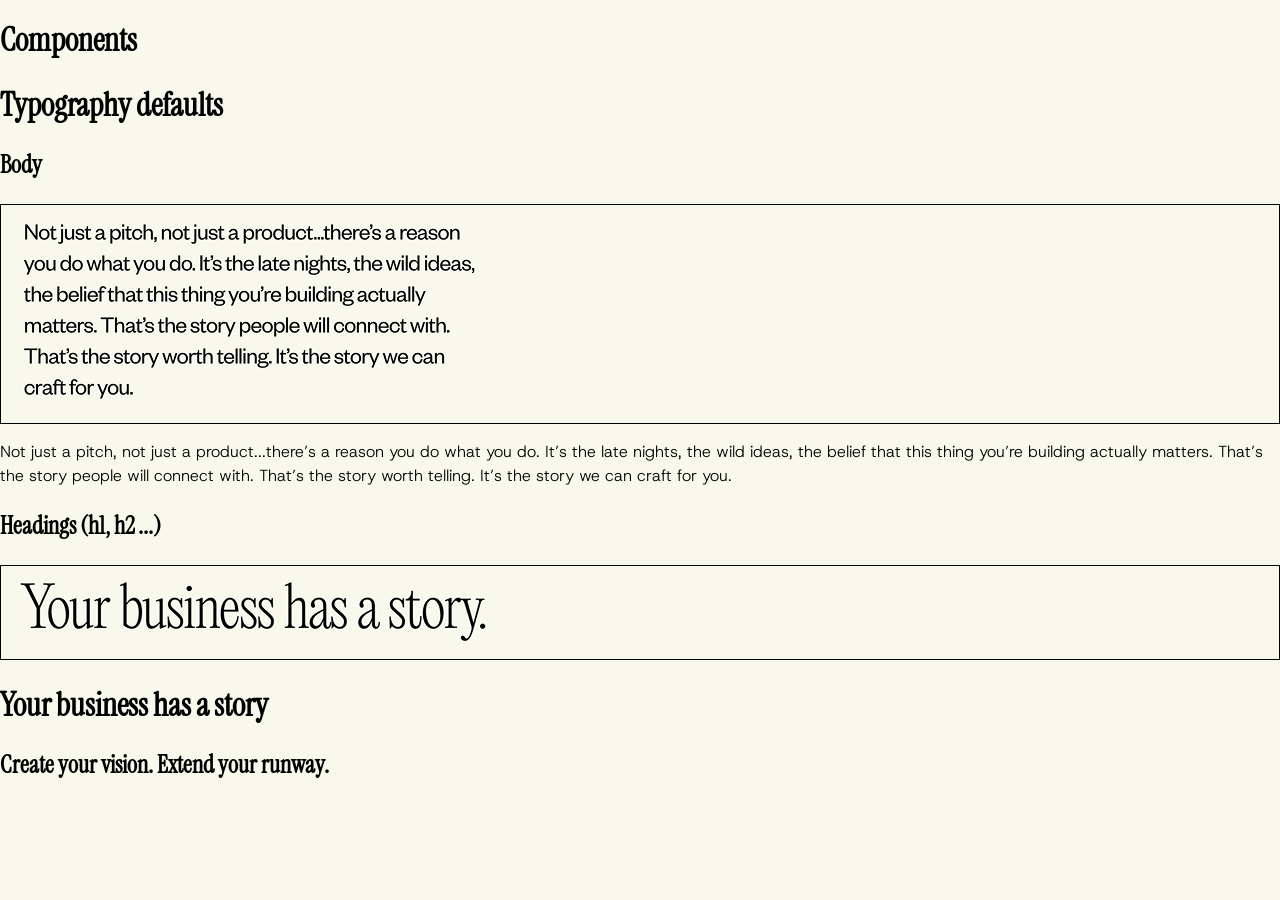
==== components/index.html @ aef5bd71 "adds base files and components" ====
<!DOCTYPE html>
<html lang="en">
<head>
    <meta charset="UTF-8">
    <meta name="viewport" content="width=device-width, initial-scale=1.0">
    <title>Document</title>
    <!-- Fonts -->
        <link rel="preconnect" href="https://fonts.googleapis.com">
        <link rel="preconnect" href="https://fonts.gstatic.com" crossorigin>
        <link href="https://fonts.googleapis.com/css2?family=DM+Sans:ital,opsz,wght@0,9..40,100..1000;1,9..40,100..1000&family=Handjet:ELSH@2&family=Host+Grotesk:ital,wght@0,300..800;1,300..800&family=Instrument+Serif:ital@0;1&display=swap" rel="stylesheet">
        <link href="https://db.onlinewebfonts.com/c/e08adb69e408cb6c1c9e8e50b32e0681?family=Raster" rel="stylesheet" type="text/css"/>

    <!-- CSS -->
        <link rel="stylesheet" href="../css/normalize.css">
        <link rel="stylesheet" href="../css/main.css">
</head>
<body>
    <h1>Components</h1>

    <h2>Typography defaults</h2>

    <article class="component">
        <h3 class="component__name">Body</h3>
        <div class="component__img">
            <img srcset="img/section-info_body.png 2x" src="img/section-info_body.png" alt="Body typography defaults">
        </div>
        <div class="component__code">
            <p>Not just a pitch, not just a product...there’s a reason you do what you do. It’s the late nights, the wild ideas, the belief that this thing you’re building actually matters. That’s the story people will connect with. That’s the story worth telling. It’s the story we can craft for you.</p>
        </div>
    </article>

    <article class="component">
        <h3 class="component__name">Headings (h1, h2 ...)</h3>
        <div class="component__img">
            <img srcset="img/section-info_heading.png 2x" src="img/section-info_heading.png" alt="headings typography defaults">
        </div>
        <div class="component__code">
            <h2>Your business has a story</h2>
            <h3>Create your vision. Extend your runway.</h3>
        </div>
    </article>
</body>
</html>
---- css/main.css ----
:root {
    --font-sans-serif: 'Host Grotesk', sans-serif;
    --font-serif: 'Instrument Serif', serif;
    --font-display: 'Raster', display;
    --black: #000000;
    --white: #f8f8ed;
    --gray: #c8c4ad;
    --dark-gray: #27292f;
}

html {
    box-sizing: border-box;
    background-color: var(--white);
}

*, 
* :before, 
* :after {
    box-sizing: inherit;
}

/*Typography*/
body {
    font-family: var(--font-sans-serif);
    font-weight: 300;
    color: var(--black);
    line-height: 1.5;
}

h1, 
h2, 
h3 {
    font-family: var(--font-serif);
    line-height: 1.2;
}

h2 {
    font-size: 32px;
}

h3 {
    font-size: 24px;
}

img {
    display: block;
    max-width: 100%;
}

/*Components*/
.component img {
    max-width: initial;
}

.component__img {
    border: 1px solid var(--black);
    overflow-x: auto;
}
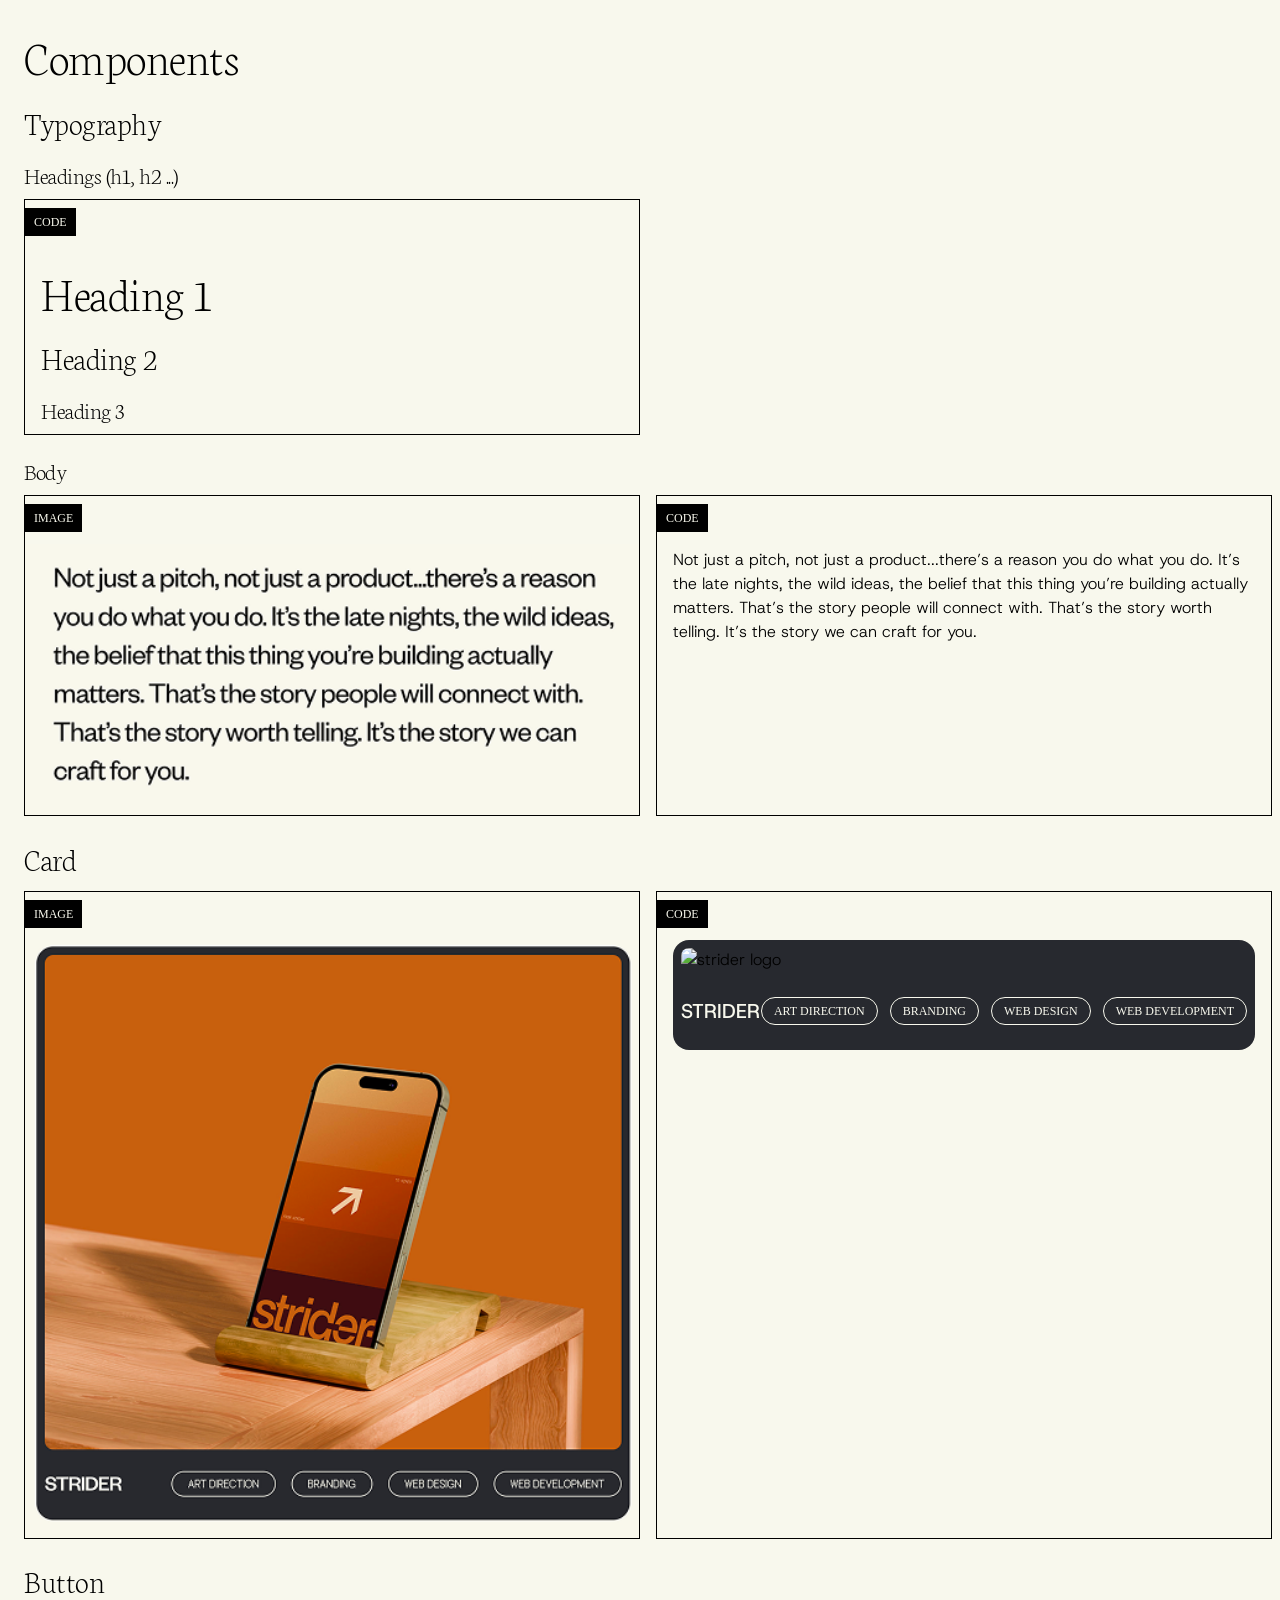
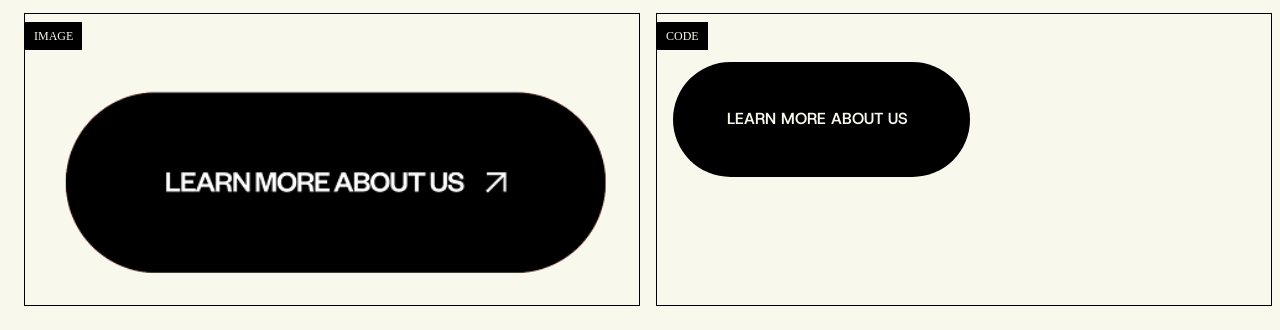
==== commit 38acd779: "adds more components" ====
--- a/components/index.html
+++ b/components/index.html
@@ -8,36 +8,89 @@
         <link rel="preconnect" href="https://fonts.googleapis.com">
         <link rel="preconnect" href="https://fonts.gstatic.com" crossorigin>
         <link href="https://fonts.googleapis.com/css2?family=DM+Sans:ital,opsz,wght@0,9..40,100..1000;1,9..40,100..1000&family=Handjet:ELSH@2&family=Host+Grotesk:ital,wght@0,300..800;1,300..800&family=Instrument+Serif:ital@0;1&display=swap" rel="stylesheet">
+        <link href="https://fonts.googleapis.com/css2?family=Neuton:ital,wght@0,200;0,300;0,400;0,700;0,800;1,400&display=swap" rel="stylesheet">
         <link href="https://db.onlinewebfonts.com/c/e08adb69e408cb6c1c9e8e50b32e0681?family=Raster" rel="stylesheet" type="text/css"/>
 
     <!-- CSS -->
         <link rel="stylesheet" href="../css/normalize.css">
         <link rel="stylesheet" href="../css/main.css">
+    
+    <!-- Phosphor Icons -->
+        <link rel="stylesheet" href="https://unpkg.com/@phosphor-icons/web@2.1.1/src/regular/style.css">
+
 </head>
 <body>
     <h1>Components</h1>
 
-    <h2>Typography defaults</h2>
+    <h2>Typography</h2>
 
+    <h3>Headings (h1, h2 ...)</h3>
     <article class="component">
-        <h3 class="component__name">Body</h3>
-        <div class="component__img">
-            <img srcset="img/section-info_body.png 2x" src="img/section-info_body.png" alt="Body typography defaults">
-        </div>
-        <div class="component__code">
-            <p>Not just a pitch, not just a product...there’s a reason you do what you do. It’s the late nights, the wild ideas, the belief that this thing you’re building actually matters. That’s the story people will connect with. That’s the story worth telling. It’s the story we can craft for you.</p>
+        <div class="component__content">
+            <p class="component__content-caption">code</p>
+            <div class="component__content-code">
+                <h1>Heading 1</h1>
+                <h2>Heading 2</h2>
+                <h3>Heading 3</h3>
+            </div>
         </div>
     </article>
 
+    <h3>Body</h3>
     <article class="component">
-        <h3 class="component__name">Headings (h1, h2 ...)</h3>
-        <div class="component__img">
-            <img srcset="img/section-info_heading.png 2x" src="img/section-info_heading.png" alt="headings typography defaults">
+        <div class="component__content">
+            <p class="component__content-caption">image</p>
+            <img srcset="img/section-info_body.png 2x" src="img/section-info_body.png" alt="Body typography defaults">
         </div>
-        <div class="component__code">
-            <h2>Your business has a story</h2>
-            <h3>Create your vision. Extend your runway.</h3>
+        <div class="component__content">
+            <p class="component__content-caption">code</p>
+            <p class="component__content-code">Not just a pitch, not just a product...there’s a reason you do what you do. It’s the late nights, the wild ideas, the belief that this thing you’re building actually matters. That’s the story people will connect with. That’s the story worth telling. It’s the story we can craft for you.</p>
         </div>
     </article>
+    
+
+    <h2>Card</h2>
+    <article class="component">
+        <div class="component__content">
+            <p class="component__content-caption">image</p>
+            <img src="img/casecard.png" alt="card component">
+        </div>
+        <div class="component__content">
+            <p class="component__content-caption">code</p>
+            <div class="component__content-code">
+                <div class="card">
+                    <img src="https://cdn.sanity.io/images/92bwk9y2/production/a32a4b8d5c55f8b181cb08cf5a933f0ddfda6c69-12256x10764.png?auto=format&fit=max&q=90&w=4596" alt="strider logo">
+
+                    <div class="card__content">
+                        <p class="card__title">Strider</p>
+                        <div class="card__content__chips">
+                            <p class="card__chip">Art Direction</p>
+                            <p class="card__chip">Branding</p>
+                            <p class="card__chip">Web Design</p>
+                            <p class="card__chip">Web Development</p>
+                        </div>
+                    </div>
+                </div>
+            </div>
+        </div>
+    </article>
+
+    <h2>Button</h2>
+    <article class="component">
+        <div class="component__content">
+            <p class="component__content-caption">image</p>
+            <img src="img/section-info_button.png" alt="Button component">
+        </div>
+        <div class="component__content">
+            <p class="component__content-caption">code</p>
+            <div class="component__content-code">
+                <button class="button">
+                    <p class="button__text">Learn more about us</p>
+                    <i class="ph ph-arrow-up-right"></i>
+                </button>
+            </div>
+        </div>
+    </article>
+
 </body>
 </html>
--- a/css/main.css
+++ b/css/main.css
@@ -1,6 +1,6 @@
 :root {
     --font-sans-serif: 'Host Grotesk', sans-serif;
-    --font-serif: 'Instrument Serif', serif;
+    --font-serif: 'Neuton', serif;
     --font-display: 'Raster', display;
     --black: #000000;
     --white: #f8f8ed;
@@ -25,13 +25,21 @@
     font-weight: 300;
     color: var(--black);
     line-height: 1.5;
+    margin: 24px;
 }
 
 h1, 
 h2, 
 h3 {
     font-family: var(--font-serif);
-    line-height: 1.2;
+    line-height: 1;
+    font-weight: 200;
+    letter-spacing: -0.5px;
+    margin-bottom: 0.5em;
+}
+
+h1 {
+    font-size: 48px;
 }
 
 h2 {
@@ -48,11 +56,107 @@
 }
 
 /*Components*/
-.component img {
-    max-width: initial;
+.component {
+    display: flex;
+    gap: 16px;
 }
 
-.component__img {
+.component__content {
     border: 1px solid var(--black);
+    font-family: var(--font-sans-serif);
+    max-width: 50%;
+    min-width: 50%;
     overflow-x: auto;
+}
+
+.component__content img {
+    width: 100%;
+    overflow-x: auto;
+}
+
+.component__content-caption {
+    font-family: var(--font-display);
+    font-size: 12px;
+    text-transform: uppercase;
+    margin-top: 8px;
+    border: 1px solid var(--black);
+    padding: 4px 8px;
+    color: var(--white);
+    background-color: var(--black);
+    max-width: fit-content;
+}
+
+.component__content-code {
+    align-items: center;
+    justify-content: center;
+    padding: 0 16px;
+}
+
+/*Card*/
+.card {
+  display: flex;
+  flex-direction: column;
+  background-color: var(--dark-gray);
+  border-radius: 16px;
+  padding: 8px 8px 0px 8px;
+}
+
+.card img {
+  width: 100%;
+  border-radius: 8px;
+}
+
+.card__title {
+  font-family: var(--font-sans-serif);
+  font-weight: 500;
+  font-size: 20px;
+  text-transform: uppercase;
+  color: var(--white);
+}
+
+.card__content {
+  display: flex;
+  flex-direction: row;
+  align-items: center;
+  justify-content: space-between;
+  padding: 4px 0px;
+}
+
+.card__content__chips {
+  display: flex;
+  flex-wrap: wrap;
+  gap: 12px;
+}
+
+.card__chip {
+  background-color: var(--dark-gray);
+  color: var(--white);
+  border-radius: 24px;
+  border: 1px solid var(--white);
+  padding: 4px 12px;
+  font-family: var(--font-display);
+  font-size: 12px;
+  text-transform: uppercase;
+}
+
+/*Button*/
+.button {
+  display: flex;
+  align-items: center;
+  gap: 8px;
+  background-color: var(--black);
+  color: var(--white);
+  border: none;
+  border-radius: 100px;
+  padding: 32px 54px;
+  
+}
+
+.button__text {
+  font-weight: 600;
+  text-transform: uppercase;
+}
+
+button i {
+  font-size: 24px;
 }
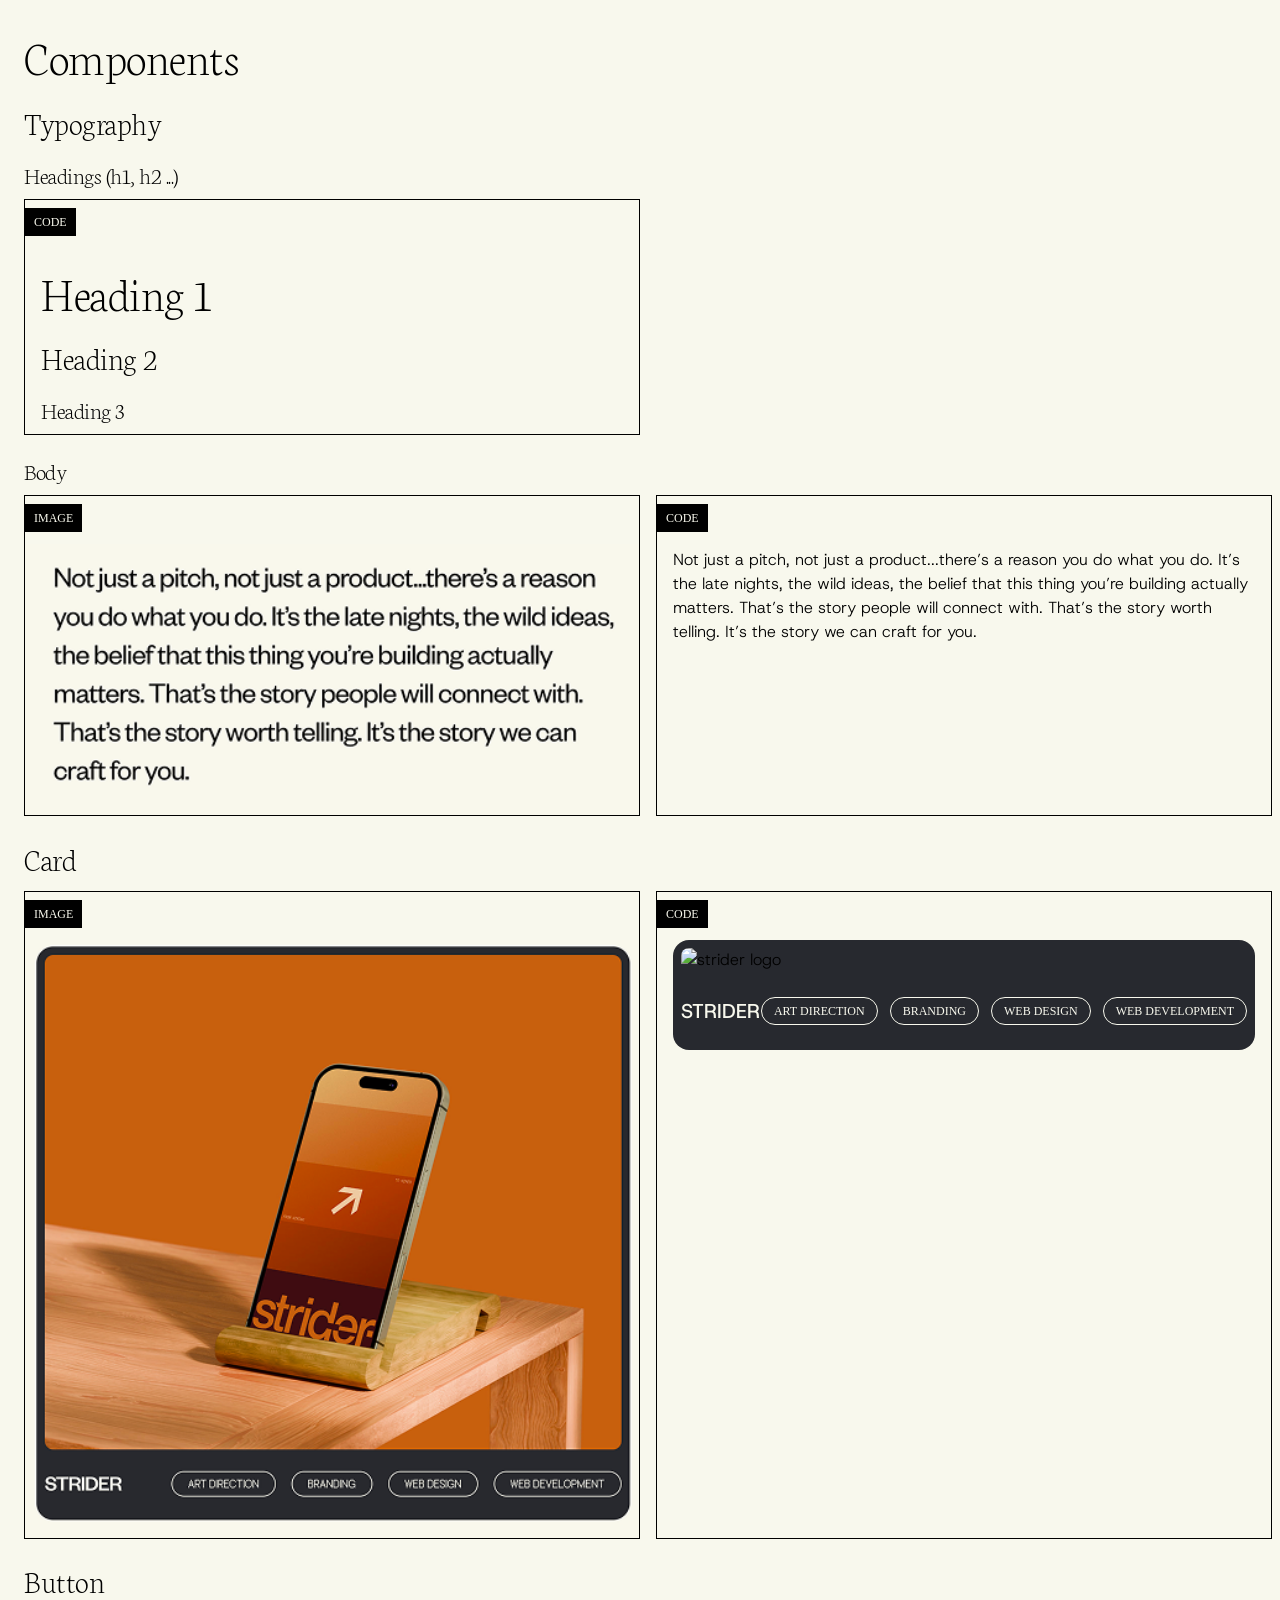
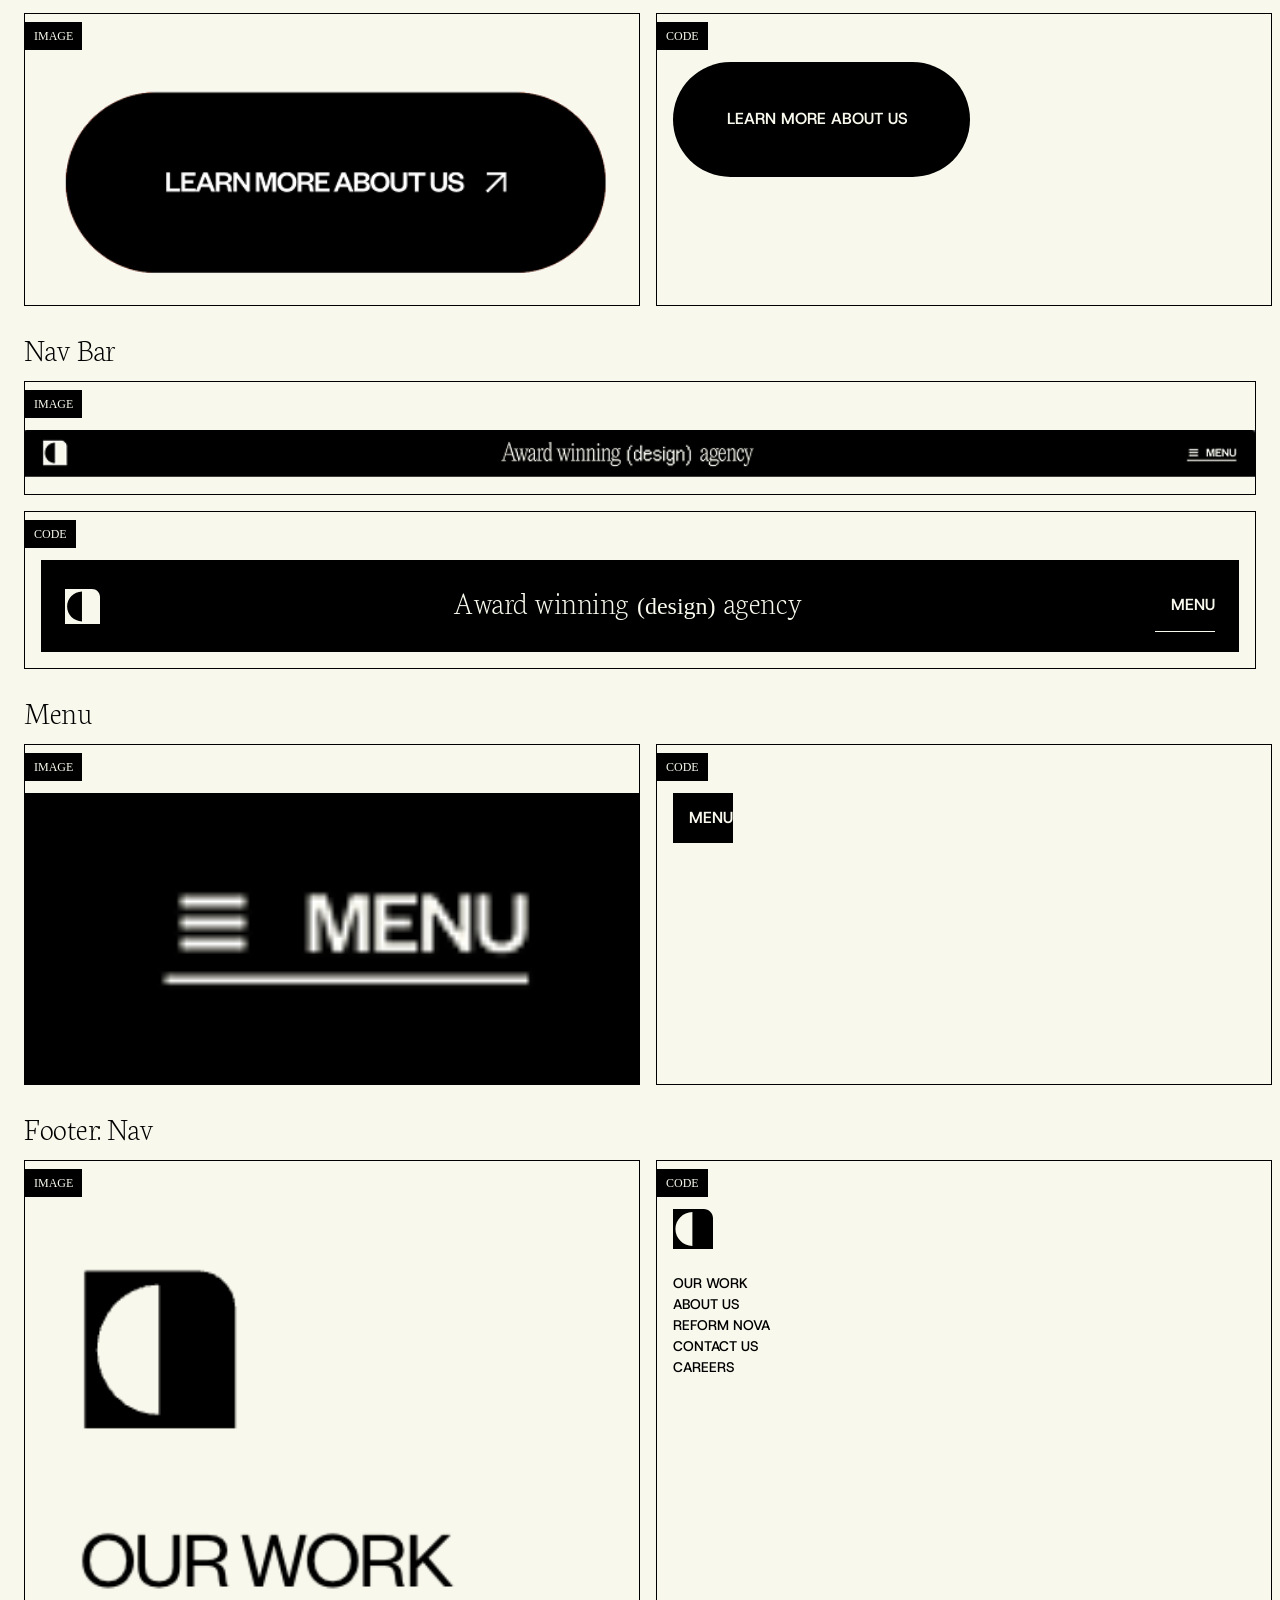
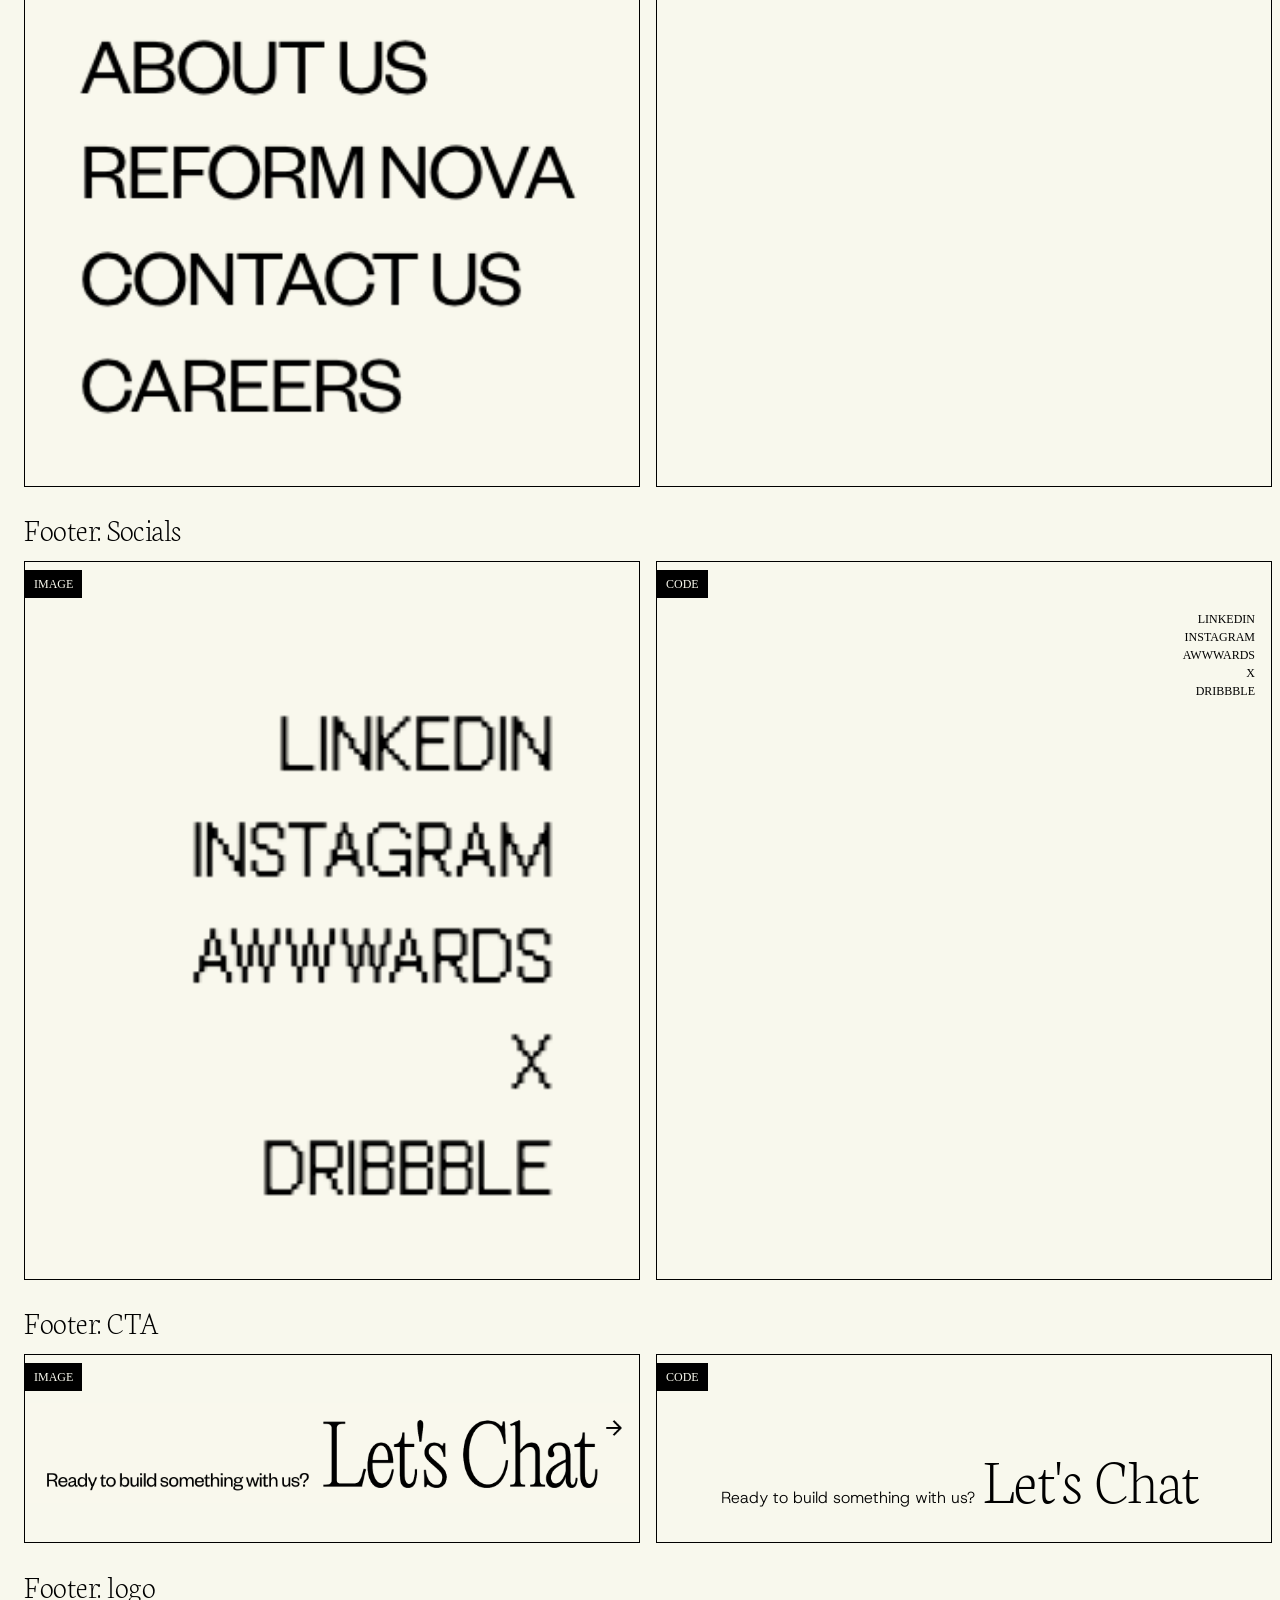
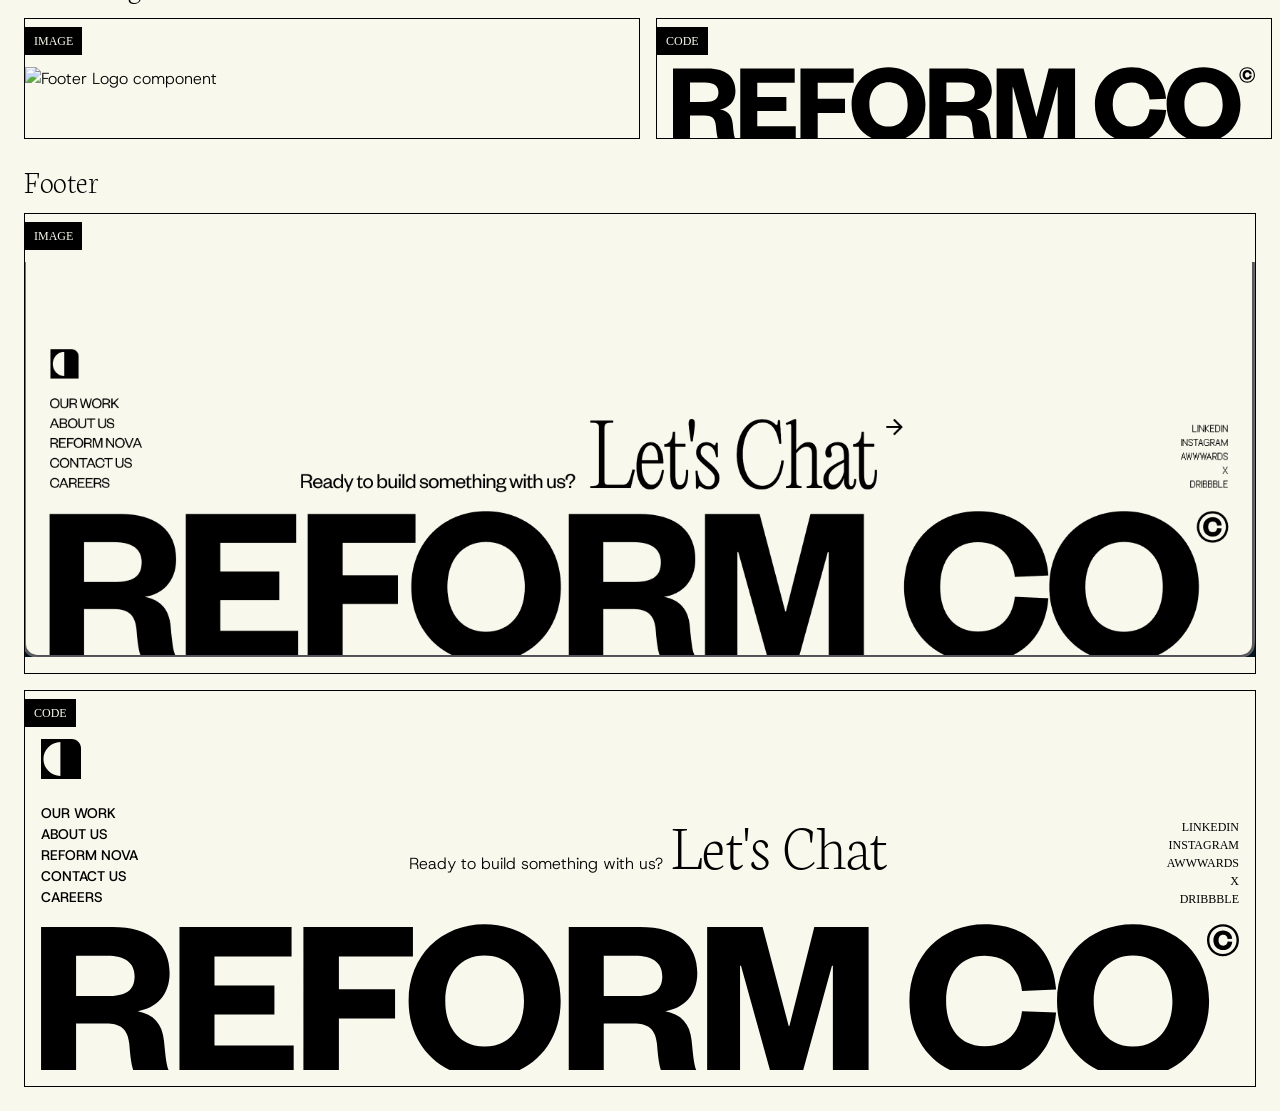
==== commit 304713e5: "adds rest of components" ====
--- a/components/index.html
+++ b/components/index.html
@@ -19,6 +19,7 @@
         <link rel="stylesheet" href="https://unpkg.com/@phosphor-icons/web@2.1.1/src/regular/style.css">
 
 </head>
+
 <body>
     <h1>Components</h1>
 
@@ -92,5 +93,168 @@
         </div>
     </article>
 
+    <h2>Nav Bar</h2>
+    <article class="component component--stacked">
+        <div class="component__content">
+            <p class="component__content-caption">image</p>
+            <img src="img/navbar.png" alt="Nav Bar component">
+        </div>
+        <div class="component__content">
+            <p class="component__content-caption">code</p>
+            <div class="component__content-code">
+                <nav class="nav">
+                    <img src="img/Subtract.svg" alt="nav logo">
+                    <div class="nav__title-group">
+                        <h2 class="nav__title">Award winning</h2>
+                        <p class="nav__subtitle">(design)</p>
+                        <h2 class="nav__title">agency</h2>
+                    </div>
+                    <button class="button--menu">
+                        <i class="ph ph-list"></i>
+                        <p class="button__text">Menu</p>
+                    </button>
+                </nav>
+            </div>
+        </div>
+    </article>
+
+    <h2>Menu</h2>
+    <article class="component">
+        <div class="component__content">
+            <p class="component__content-caption">image</p>
+            <img src="img/navbar_menu.png" alt="Button component">
+        </div>
+        <div class="component__content">
+            <p class="component__content-caption">code</p>
+            <div class="component__content-code">
+                <button class="button--menu">
+                    <i class="ph ph-list"></i>
+                    <p class="button__text">Menu</p>
+                </button>
+            </div>
+        </div>
+    </article>
+
+    <h2>Footer: Nav</h2>
+    <article class="component">
+        <div class="component__content">
+            <p class="component__content-caption">image</p>
+            <img src="img/Footer_nav.png" alt="Footer Nav component">
+        </div>
+        <div class="component__content">
+            <p class="component__content-caption">code</p>
+            <div class="component__content-code">
+                <nav class="footer__nav">
+                    <img src="img/navbar_logo.svg" alt="nav logo">
+                    <div class="footer__nav-links">
+                        <a href="#">Our Work</a>
+                        <a href="#">About Us</a>
+                        <a href="#">Reform Nova</a>
+                        <a href="#">Contact Us</a>
+                        <a href="#">Careers</a>
+                    </div>
+                </nav>
+            </div>
+        </div>
+    </article>
+
+    <h2>Footer: Socials</h2>
+    <article class="component">
+        <div class="component__content">
+            <p class="component__content-caption">image</p>
+            <img src="img/Footer_socials.png" alt="Footer Socials component">
+        </div>
+        <div class="component__content">
+            <p class="component__content-caption">code</p>
+            <div class="component__content-code">
+                <div class="footer__socials">
+                    <a href="#">linkedin</a>
+                    <a href="#">instagram</a>
+                    <a href="#">awwwards</a>
+                    <a href="#">x</a>
+                    <a href="#">dribbble</a>
+                </div>
+            </div>
+        </div>
+    </article>
+
+    <h2>Footer: CTA</h2>
+    <article class="component">
+        <div class="component__content">
+            <p class="component__content-caption">image</p>
+            <img src="img/Footer_CTA.png" alt="Footer CTA component">
+        </div>
+        <div class="component__content">
+            <p class="component__content-caption">code</p>
+            <div class="component__content-code">
+                <div class="footer__CTA">
+                    <p>Ready to build something with us?</p>
+                    <div class="footer__CTA-button">
+                        <h1>Let's Chat</h1>
+                    <i class="ph ph-arrow-up-right"></i>
+                    </div>
+                </div>
+            </div>
+        </div>
+    </article>
+
+    <h2>Footer: logo</h2>
+    <article class="component">
+        <div class="component__content">
+            <p class="component__content-caption">image</p>
+            <img src="img/Footer_logo.png" alt="Footer Logo component">
+        </div>
+        <div class="component__content">
+            <p class="component__content-caption">code</p>
+            <div class="component__content-code">
+                <div class="footer__logo">
+                    <img src="img/FooterLogo.98e00533.svg" alt="footer logo">
+                </div>
+            </div>
+        </div>
+    </article>
+
+    <h2>Footer</h2>
+    <article class="component component--stacked">
+        <div class="component__content">
+            <p class="component__content-caption">image</p>
+            <img src="img/footer.png" alt="Footer Logo component">
+        </div>
+        <div class="component__content">
+            <p class="component__content-caption">code</p>
+            <div class="component__content-code footer">
+                <div class="footer__top">
+                    <nav class="footer__nav">
+                        <img src="img/navbar_logo.svg" alt="nav logo">
+                        <div class="footer__nav-links">
+                            <a href="#">Our Work</a>
+                            <a href="#">About Us</a>
+                            <a href="#">Reform Nova</a>
+                            <a href="#">Contact Us</a>
+                            <a href="#">Careers</a>
+                        </div>
+                    </nav>
+                    <div class="footer__CTA">
+                        <p>Ready to build something with us?</p>
+                        <div class="footer__CTA-button">
+                            <h1>Let's Chat</h1>
+                        <i class="ph ph-arrow-up-right"></i>
+                        </div>
+                    </div>
+                    <div class="footer__socials">
+                        <a href="#">linkedin</a>
+                        <a href="#">instagram</a>
+                        <a href="#">awwwards</a>
+                        <a href="#">x</a>
+                        <a href="#">dribbble</a>
+                    </div>
+                </div>
+                <div class="footer__logo">
+                    <img src="img/FooterLogo.98e00533.svg" alt="footer logo">
+                </div>
+            </div>
+        </div>
+    </article>
 </body>
-</html>+</html>
+
--- a/css/main.css
+++ b/css/main.css
@@ -19,7 +19,7 @@
     box-sizing: inherit;
 }
 
-/*Typography*/
+/* Typography */
 body {
     font-family: var(--font-sans-serif);
     font-weight: 300;
@@ -55,17 +55,18 @@
     max-width: 100%;
 }
 
-/*Components*/
+/* Components */
 .component {
     display: flex;
     gap: 16px;
+    width: 100%;
 }
 
 .component__content {
     border: 1px solid var(--black);
     font-family: var(--font-sans-serif);
-    max-width: 50%;
     min-width: 50%;
+    max-width: 100%;
     overflow-x: auto;
 }
 
@@ -90,9 +91,10 @@
     align-items: center;
     justify-content: center;
     padding: 0 16px;
-}
-
-/*Card*/
+    width: 100%;
+}
+
+/* Card */
 .card {
   display: flex;
   flex-direction: column;
@@ -101,8 +103,9 @@
   padding: 8px 8px 0px 8px;
 }
 
-.card img {
+.component__content .card img {
   width: 100%;
+  padding: 0;
   border-radius: 8px;
 }
 
@@ -139,7 +142,7 @@
   text-transform: uppercase;
 }
 
-/*Button*/
+/* Button */
 .button {
   display: flex;
   align-items: center;
@@ -159,4 +162,146 @@
 
 button i {
   font-size: 24px;
+}
+
+/* NavBar */
+.component--stacked {
+  display: flex;
+  flex-direction: column;
+  width: 100%;
+  align-items: center;
+  gap: 16px;
+}
+
+.component--stacked .component__content {
+  width: 100%;
+  padding-bottom: 16px;
+}
+
+.nav {
+  display: flex;
+  align-items: center;
+  justify-content: space-between;
+  background-color: var(--black);
+  padding: 0 24px;
+  width: 100%;
+}
+
+.nav img {
+  width: 35px;
+  height: 35px;
+}
+
+.nav a {
+  font-family: var(--font-sans-serif);
+  font-size: 12px;
+  text-transform: uppercase;
+  color: var(--white);
+  text-decoration: none;
+}
+
+.nav__title {
+  color: var(--white);
+  font-weight: 200;
+  padding-bottom: 18px;
+}
+
+.nav__subtitle {
+  font-family: var(--font-display);
+  font-size: 24px;
+  color: var(--white);
+}
+
+.nav__title-group {
+  display: flex;
+  flex-direction: row;
+  gap: 8px;
+  align-items: center;
+  justify-content: center;
+  padding: 0;
+}
+
+/* Menu */
+.button--menu {
+  display: flex;
+  align-items: center;
+  gap: 16px;
+  background-color: var(--black);
+  color: var(--white);
+  border: none;
+  border-bottom: 1px solid var(--white);
+  padding: 0;
+}
+
+/* Footer Nav */
+.footer__nav img {
+  width: 40px;
+  height: 40px;
+}
+
+.footer__nav {
+  display: flex;
+  flex-direction: column;
+  gap: 24px;
+}
+
+.footer__nav a {
+  font-family: var(--font-sans-serif);
+  font-size: 14px;
+  font-weight: 500;
+  text-transform: uppercase;
+  color: var(--black);
+  text-decoration: none;
+}
+
+.footer__nav-links {
+  display: flex;
+  flex-direction: column;
+}
+
+/* Footer Socials */
+.footer__socials {
+  display: flex;
+  flex-direction: column;
+  align-items: end;
+}
+
+.footer__socials a {
+  font-family: var(--font-display);
+  font-size: 12px;
+  font-weight: 500;
+  text-transform: uppercase;
+  color: var(--black);
+  text-decoration: none;
+}
+
+/* Footer CTA */
+.footer__CTA {
+  display: flex;
+  align-items: end;
+  justify-content: center;
+  gap: 8px
+}
+
+.footer__CTA p {
+  padding-bottom: 16px;
+}
+
+.footer__CTA h1 {
+  font-size: 64px;
+}
+
+.footer__CTA-button {
+  display: flex;
+  align-items: center;
+  gap: 8px;
+  border: none;
+}
+
+/* Footer */
+.footer__top {
+  display: flex;
+  align-items: end;
+  justify-content: space-between;
+  padding-bottom: 16px;
 }
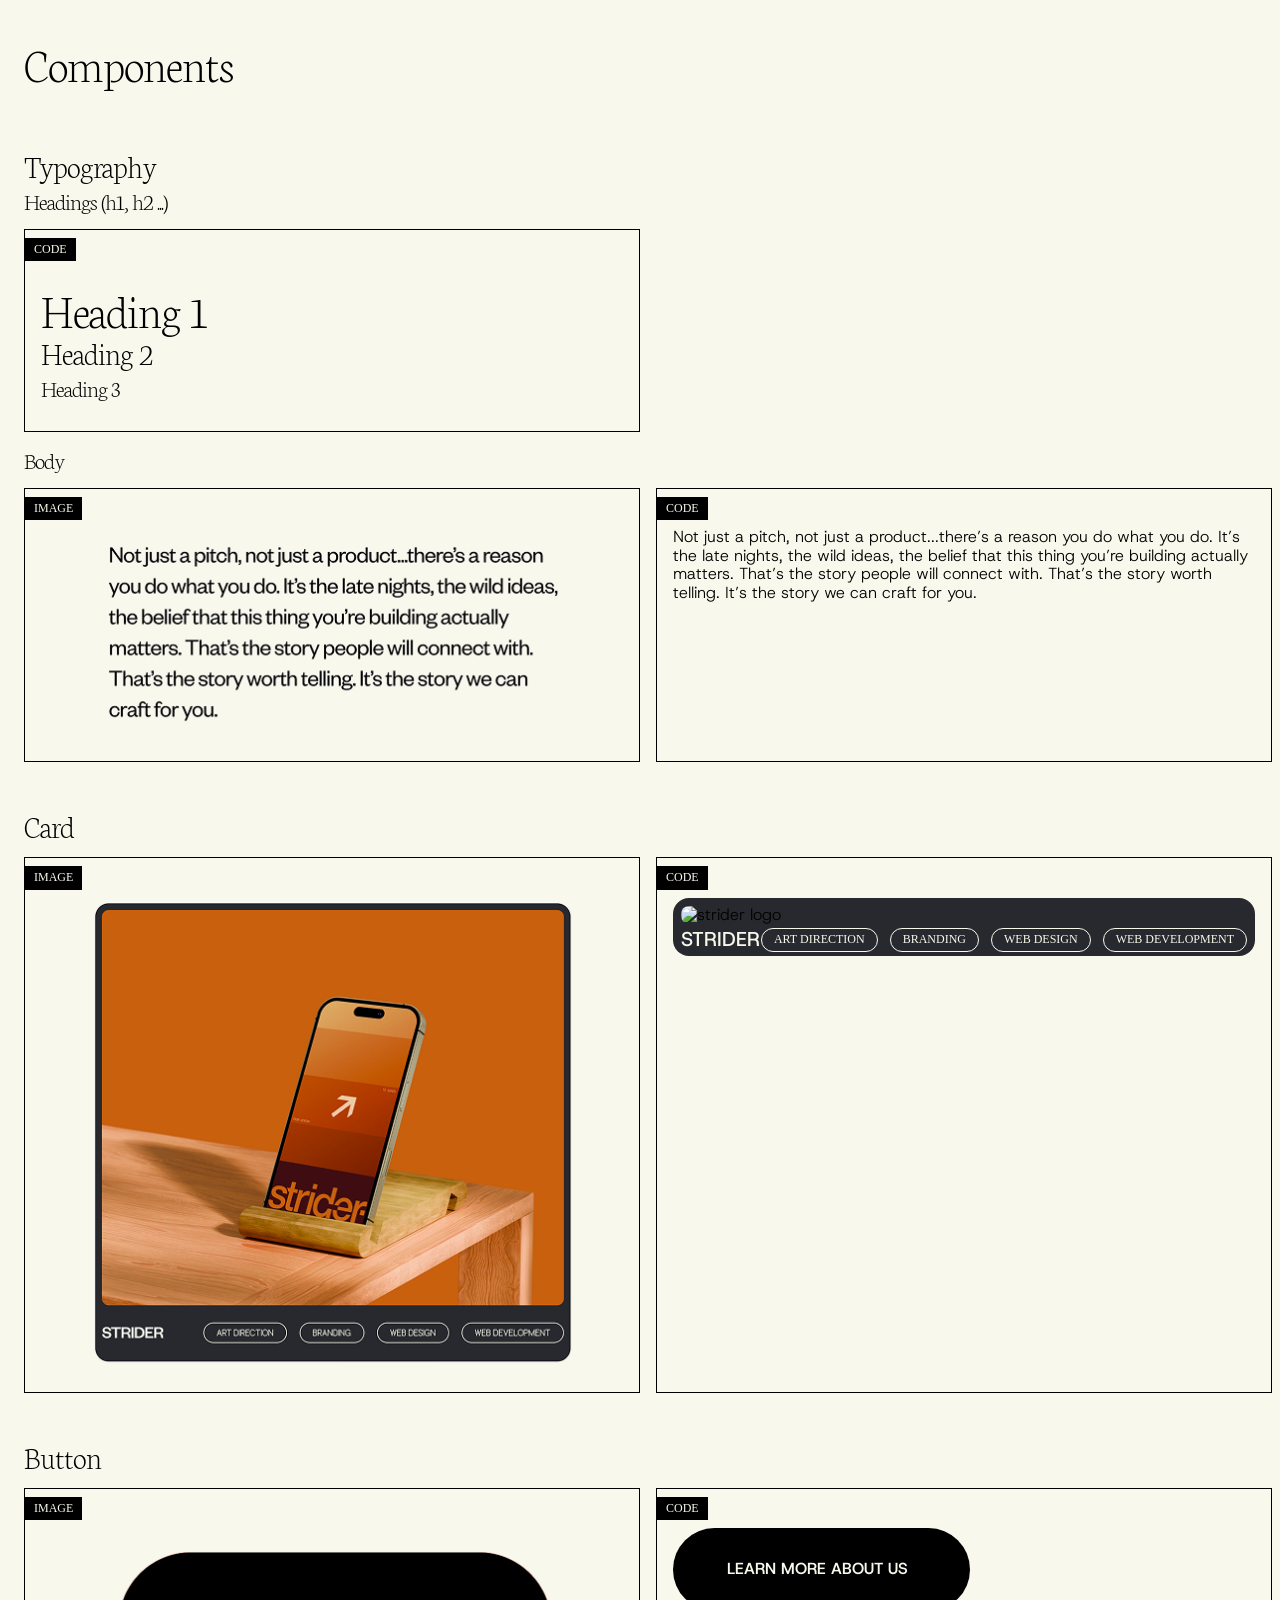
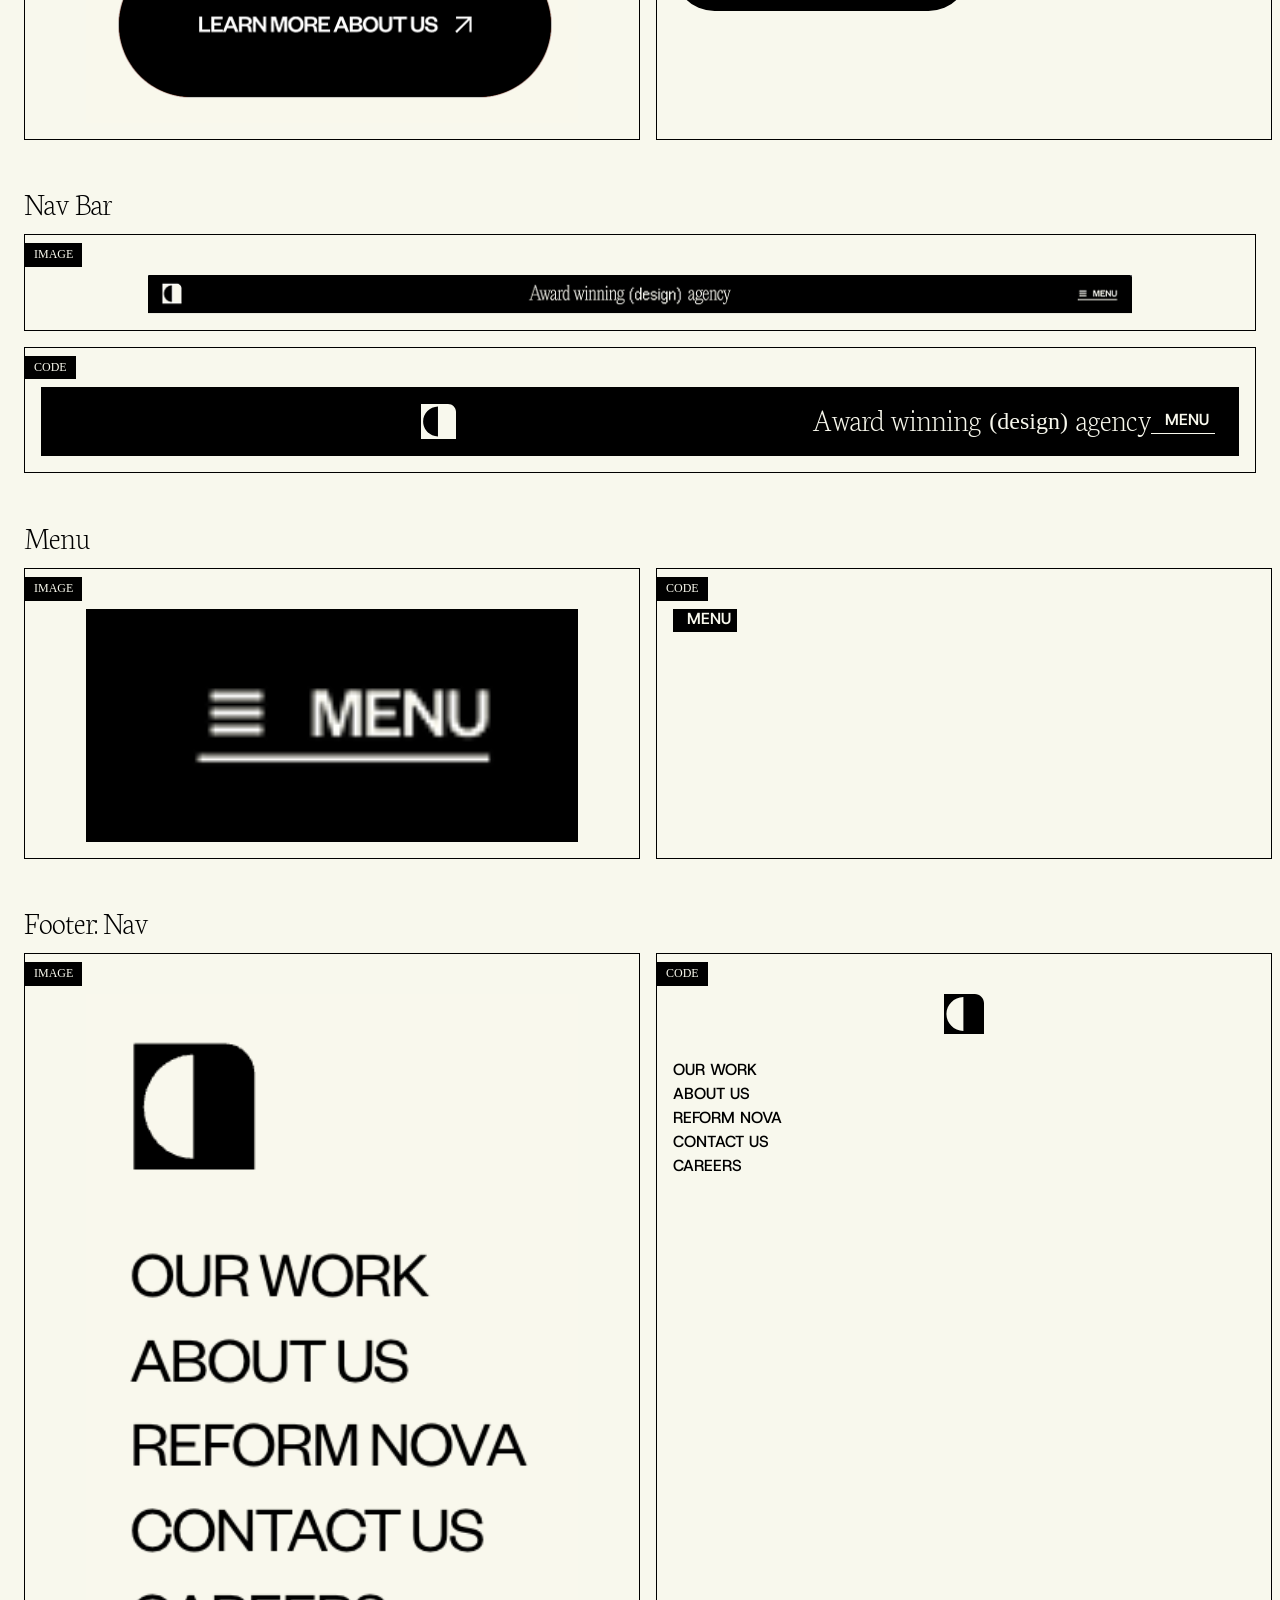
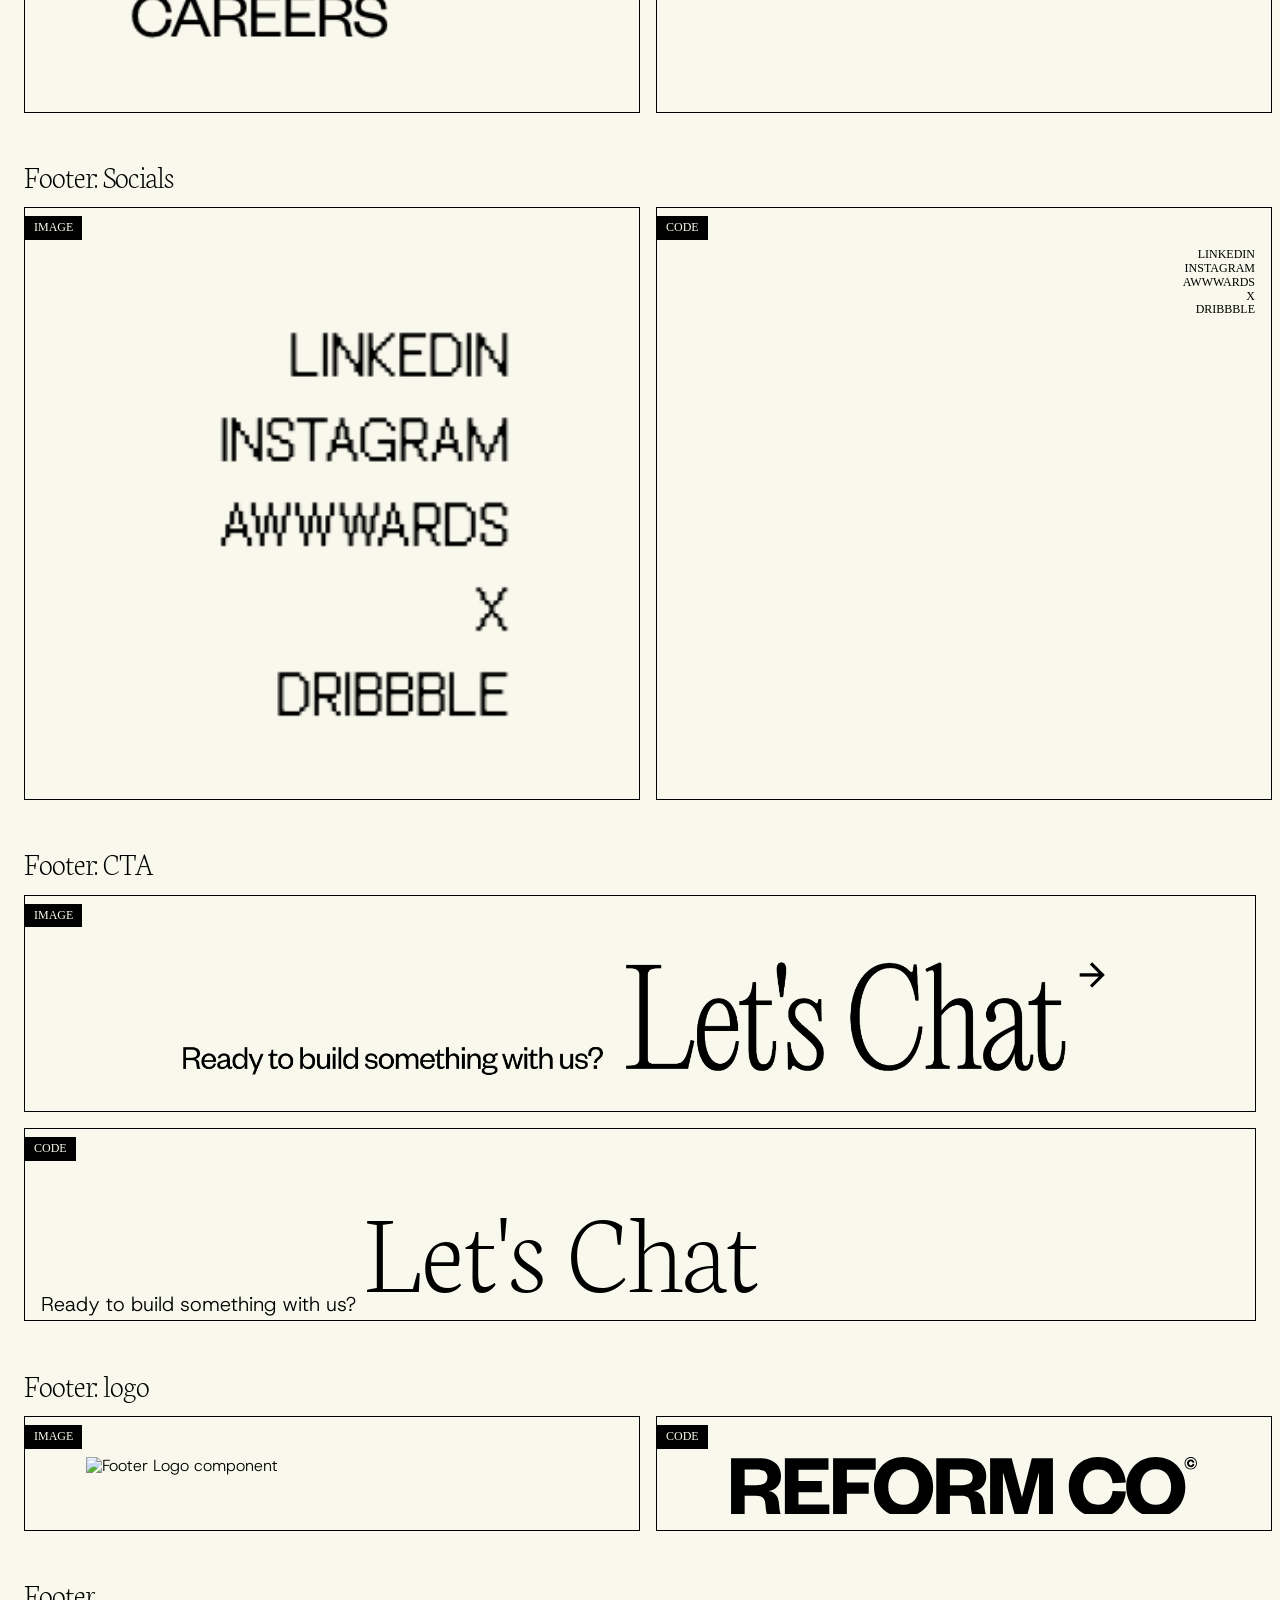
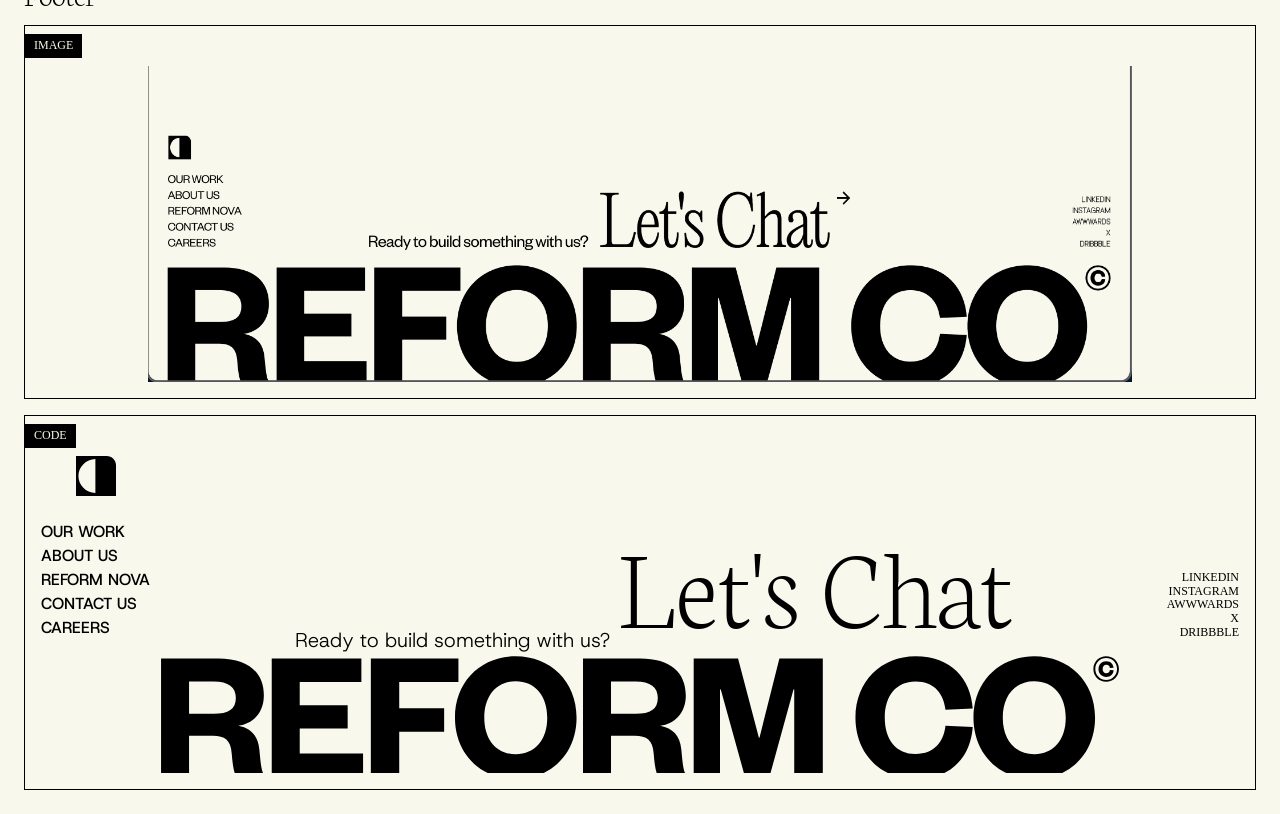
==== commit 1056ef6b: "adds component fixes git status '" ====
--- a/components/index.html
+++ b/components/index.html
@@ -23,207 +23,136 @@
 <body>
     <h1>Components</h1>
 
-    <h2>Typography</h2>
-
-    <h3>Headings (h1, h2 ...)</h3>
-    <article class="component">
-        <div class="component__content">
-            <p class="component__content-caption">code</p>
-            <div class="component__content-code">
-                <h1>Heading 1</h1>
-                <h2>Heading 2</h2>
-                <h3>Heading 3</h3>
-            </div>
-        </div>
-    </article>
-
-    <h3>Body</h3>
-    <article class="component">
-        <div class="component__content">
-            <p class="component__content-caption">image</p>
-            <img srcset="img/section-info_body.png 2x" src="img/section-info_body.png" alt="Body typography defaults">
-        </div>
-        <div class="component__content">
-            <p class="component__content-caption">code</p>
-            <p class="component__content-code">Not just a pitch, not just a product...there’s a reason you do what you do. It’s the late nights, the wild ideas, the belief that this thing you’re building actually matters. That’s the story people will connect with. That’s the story worth telling. It’s the story we can craft for you.</p>
-        </div>
-    </article>
-    
-
-    <h2>Card</h2>
-    <article class="component">
-        <div class="component__content">
-            <p class="component__content-caption">image</p>
-            <img src="img/casecard.png" alt="card component">
-        </div>
-        <div class="component__content">
-            <p class="component__content-caption">code</p>
-            <div class="component__content-code">
-                <div class="card">
-                    <img src="https://cdn.sanity.io/images/92bwk9y2/production/a32a4b8d5c55f8b181cb08cf5a933f0ddfda6c69-12256x10764.png?auto=format&fit=max&q=90&w=4596" alt="strider logo">
-
-                    <div class="card__content">
-                        <p class="card__title">Strider</p>
-                        <div class="card__content__chips">
-                            <p class="card__chip">Art Direction</p>
-                            <p class="card__chip">Branding</p>
-                            <p class="card__chip">Web Design</p>
-                            <p class="card__chip">Web Development</p>
-                        </div>
-                    </div>
-                </div>
-            </div>
-        </div>
-    </article>
-
-    <h2>Button</h2>
-    <article class="component">
-        <div class="component__content">
-            <p class="component__content-caption">image</p>
-            <img src="img/section-info_button.png" alt="Button component">
-        </div>
-        <div class="component__content">
-            <p class="component__content-caption">code</p>
-            <div class="component__content-code">
-                <button class="button">
-                    <p class="button__text">Learn more about us</p>
-                    <i class="ph ph-arrow-up-right"></i>
-                </button>
-            </div>
-        </div>
-    </article>
-
-    <h2>Nav Bar</h2>
-    <article class="component component--stacked">
-        <div class="component__content">
-            <p class="component__content-caption">image</p>
-            <img src="img/navbar.png" alt="Nav Bar component">
-        </div>
-        <div class="component__content">
-            <p class="component__content-caption">code</p>
-            <div class="component__content-code">
-                <nav class="nav">
-                    <img src="img/Subtract.svg" alt="nav logo">
-                    <div class="nav__title-group">
-                        <h2 class="nav__title">Award winning</h2>
-                        <p class="nav__subtitle">(design)</p>
-                        <h2 class="nav__title">agency</h2>
-                    </div>
+    <div class="section-component">
+        <h2>Typography</h2>
+
+        <h3>Headings (h1, h2 ...)</h3>
+        <article class="component">
+            <div class="component__content">
+                <p class="component__content-caption">code</p>
+                <div class="component__content-code">
+                    <h1>Heading 1</h1>
+                    <h2>Heading 2</h2>
+                    <h3>Heading 3</h3>
+                </div>
+            </div>
+        </article>
+        <h3>Body</h3>
+        <article class="component">
+            <div class="component__content">
+                <p class="component__content-caption">image</p>
+                <img srcset="img/section-info_body.png 2x" src="img/section-info_body.png" alt="Body typography defaults">
+            </div>
+            <div class="component__content">
+                <p class="component__content-caption">code</p>
+                <p class="component__content-code">Not just a pitch, not just a product...there’s a reason you do what you do. It’s the late nights, the wild ideas, the belief that this thing you’re building actually matters. That’s the story people will connect with. That’s the story worth telling. It’s the story we can craft for you.</p>
+            </div>
+        </article>
+    </div>
+
+    <div class="section-component">
+        <h2>Card</h2>
+        <article class="component">
+            <div class="component__content">
+                <p class="component__content-caption">image</p>
+                <img src="img/casecard.png" alt="card component">
+            </div>
+            <div class="component__content">
+                <p class="component__content-caption">code</p>
+                <div class="component__content-code">
+                    <div class="card">
+                        <img src="https://cdn.sanity.io/images/92bwk9y2/production/a32a4b8d5c55f8b181cb08cf5a933f0ddfda6c69-12256x10764.png?auto=format&fit=max&q=90&w=4596" alt="strider logo">
+
+                        <div class="card__content">
+                            <p class="card__title">Strider</p>
+                            <div class="card__content__chips">
+                                <p class="card__chip">Art Direction</p>
+                                <p class="card__chip">Branding</p>
+                                <p class="card__chip">Web Design</p>
+                                <p class="card__chip">Web Development</p>
+                            </div>
+                        </div>
+                    </div>
+                </div>
+            </div>
+        </article>
+    </div>
+
+    <div class="section-component">
+        <h2>Button</h2>
+        <article class="component">
+            <div class="component__content">
+                <p class="component__content-caption">image</p>
+                <img src="img/section-info_button.png" alt="Button component">
+            </div>
+            <div class="component__content">
+                <p class="component__content-caption">code</p>
+                <div class="component__content-code">
+                    <button class="button">
+                        <p class="button__text">Learn more about us</p>
+                        <i class="ph ph-arrow-up-right"></i>
+                    </button>
+                </div>
+            </div>
+        </article>
+    </div>
+
+    <div class="section-component">
+        <h2>Nav Bar</h2>
+        <article class="component component--stacked">
+            <div class="component__content">
+                <p class="component__content-caption">image</p>
+                <img src="img/navbar.png" alt="Nav Bar component">
+            </div>
+            <div class="component__content">
+                <p class="component__content-caption">code</p>
+                <div class="component__content-code">
+                    <nav class="nav">
+                        <img src="img/Subtract.svg" alt="nav logo">
+                        <div class="nav__title-group">
+                            <h2 class="nav__title">Award winning</h2>
+                            <p class="nav__subtitle">(design)</p>
+                            <h2 class="nav__title">agency</h2>
+                        </div>
+                        <button class="button--menu">
+                            <i class="ph ph-list"></i>
+                            <p class="button__text">Menu</p>
+                        </button>
+                    </nav>
+                </div>
+            </div>
+        </article>
+    </div>
+
+    <div class="section-component">
+        <h2>Menu</h2>
+        <article class="component">
+            <div class="component__content">
+                <p class="component__content-caption">image</p>
+                <img src="img/navbar_menu.png" alt="Button component">
+            </div>
+            <div class="component__content">
+                <p class="component__content-caption">code</p>
+                <div class="component__content-code">
                     <button class="button--menu">
                         <i class="ph ph-list"></i>
                         <p class="button__text">Menu</p>
                     </button>
-                </nav>
-            </div>
-        </div>
-    </article>
-
-    <h2>Menu</h2>
-    <article class="component">
-        <div class="component__content">
-            <p class="component__content-caption">image</p>
-            <img src="img/navbar_menu.png" alt="Button component">
-        </div>
-        <div class="component__content">
-            <p class="component__content-caption">code</p>
-            <div class="component__content-code">
-                <button class="button--menu">
-                    <i class="ph ph-list"></i>
-                    <p class="button__text">Menu</p>
-                </button>
-            </div>
-        </div>
-    </article>
-
-    <h2>Footer: Nav</h2>
-    <article class="component">
-        <div class="component__content">
-            <p class="component__content-caption">image</p>
-            <img src="img/Footer_nav.png" alt="Footer Nav component">
-        </div>
-        <div class="component__content">
-            <p class="component__content-caption">code</p>
-            <div class="component__content-code">
-                <nav class="footer__nav">
-                    <img src="img/navbar_logo.svg" alt="nav logo">
-                    <div class="footer__nav-links">
-                        <a href="#">Our Work</a>
-                        <a href="#">About Us</a>
-                        <a href="#">Reform Nova</a>
-                        <a href="#">Contact Us</a>
-                        <a href="#">Careers</a>
-                    </div>
-                </nav>
-            </div>
-        </div>
-    </article>
-
-    <h2>Footer: Socials</h2>
-    <article class="component">
-        <div class="component__content">
-            <p class="component__content-caption">image</p>
-            <img src="img/Footer_socials.png" alt="Footer Socials component">
-        </div>
-        <div class="component__content">
-            <p class="component__content-caption">code</p>
-            <div class="component__content-code">
-                <div class="footer__socials">
-                    <a href="#">linkedin</a>
-                    <a href="#">instagram</a>
-                    <a href="#">awwwards</a>
-                    <a href="#">x</a>
-                    <a href="#">dribbble</a>
-                </div>
-            </div>
-        </div>
-    </article>
-
-    <h2>Footer: CTA</h2>
-    <article class="component">
-        <div class="component__content">
-            <p class="component__content-caption">image</p>
-            <img src="img/Footer_CTA.png" alt="Footer CTA component">
-        </div>
-        <div class="component__content">
-            <p class="component__content-caption">code</p>
-            <div class="component__content-code">
-                <div class="footer__CTA">
-                    <p>Ready to build something with us?</p>
-                    <div class="footer__CTA-button">
-                        <h1>Let's Chat</h1>
-                    <i class="ph ph-arrow-up-right"></i>
-                    </div>
-                </div>
-            </div>
-        </div>
-    </article>
-
-    <h2>Footer: logo</h2>
-    <article class="component">
-        <div class="component__content">
-            <p class="component__content-caption">image</p>
-            <img src="img/Footer_logo.png" alt="Footer Logo component">
-        </div>
-        <div class="component__content">
-            <p class="component__content-caption">code</p>
-            <div class="component__content-code">
-                <div class="footer__logo">
-                    <img src="img/FooterLogo.98e00533.svg" alt="footer logo">
-                </div>
-            </div>
-        </div>
-    </article>
-
-    <h2>Footer</h2>
-    <article class="component component--stacked">
-        <div class="component__content">
-            <p class="component__content-caption">image</p>
-            <img src="img/footer.png" alt="Footer Logo component">
-        </div>
-        <div class="component__content">
-            <p class="component__content-caption">code</p>
-            <div class="component__content-code footer">
-                <div class="footer__top">
+                </div>
+            </div>
+        </article>
+    </div>
+
+    <div class="section-component">
+        <h2>Footer: Nav</h2>
+        <article class="component">
+            <div class="component__content">
+                <p class="component__content-caption">image</p>
+                <img src="img/Footer_nav.png" alt="Footer Nav component">
+            </div>
+            <div class="component__content">
+                <p class="component__content-caption">code</p>
+                <div class="component__content-code">
                     <nav class="footer__nav">
                         <img src="img/navbar_logo.svg" alt="nav logo">
                         <div class="footer__nav-links">
@@ -234,13 +163,21 @@
                             <a href="#">Careers</a>
                         </div>
                     </nav>
-                    <div class="footer__CTA">
-                        <p>Ready to build something with us?</p>
-                        <div class="footer__CTA-button">
-                            <h1>Let's Chat</h1>
-                        <i class="ph ph-arrow-up-right"></i>
-                        </div>
-                    </div>
+                </div>
+            </div>
+        </article>
+    </div>
+
+    <div class="section-component">
+        <h2>Footer: Socials</h2>
+        <article class="component">
+            <div class="component__content">
+                <p class="component__content-caption">image</p>
+                <img src="img/Footer_socials.png" alt="Footer Socials component">
+            </div>
+            <div class="component__content">
+                <p class="component__content-caption">code</p>
+                <div class="component__content-code">
                     <div class="footer__socials">
                         <a href="#">linkedin</a>
                         <a href="#">instagram</a>
@@ -249,12 +186,93 @@
                         <a href="#">dribbble</a>
                     </div>
                 </div>
-                <div class="footer__logo">
-                    <img src="img/FooterLogo.98e00533.svg" alt="footer logo">
-                </div>
-            </div>
-        </div>
-    </article>
+            </div>
+        </article>
+    </div>
+
+    <div class="section-component">
+        <h2>Footer: CTA</h2>
+        <article class="component component--stacked">
+            <div class="component__content">
+                <p class="component__content-caption">image</p>
+                <img src="img/Footer_CTA.png" alt="Footer CTA component">
+            </div>
+            <div class="component__content">
+                <p class="component__content-caption">code</p>
+                <div class="component__content-code">
+                    <div class="footer__CTA">
+                        <p>Ready to build something with us?</p>
+                        <div class="footer__CTA-button">
+                            <h1>Let's Chat</h1>
+                        <i class="ph ph-arrow-up-right"></i>
+                        </div>
+                    </div>
+                </div>
+            </div>
+        </article>
+    </div>
+
+    <div class="section-component">
+        <h2>Footer: logo</h2>
+        <article class="component">
+            <div class="component__content">
+                <p class="component__content-caption">image</p>
+                <img src="img/Footer_logo.png" alt="Footer Logo component">
+            </div>
+            <div class="component__content">
+                <p class="component__content-caption">code</p>
+                <div class="component__content-code">
+                    <div class="footer__logo">
+                        <img src="img/FooterLogo.98e00533.svg" alt="footer logo">
+                    </div>
+                </div>
+            </div>
+        </article>
+    </div>
+
+    <div class="section-component">
+        <h2>Footer</h2>
+        <article class="component component--stacked">
+            <div class="component__content">
+                <p class="component__content-caption">image</p>
+                <img src="img/footer.png" alt="Footer Logo component">
+            </div>
+            <div class="component__content">
+                <p class="component__content-caption">code</p>
+                <div class="component__content-code footer">
+                    <div class="footer__top">
+                        <nav class="footer__nav">
+                            <img src="img/navbar_logo.svg" alt="nav logo">
+                            <div class="footer__nav-links">
+                                <a href="#">Our Work</a>
+                                <a href="#">About Us</a>
+                                <a href="#">Reform Nova</a>
+                                <a href="#">Contact Us</a>
+                                <a href="#">Careers</a>
+                            </div>
+                        </nav>
+                        <div class="footer__CTA">
+                            <p>Ready to build something with us?</p>
+                            <div class="footer__CTA-button">
+                                <h1>Let's Chat</h1>
+                            <i class="ph ph-arrow-up-right"></i>
+                            </div>
+                        </div>
+                        <div class="footer__socials">
+                            <a href="#">linkedin</a>
+                            <a href="#">instagram</a>
+                            <a href="#">awwwards</a>
+                            <a href="#">x</a>
+                            <a href="#">dribbble</a>
+                        </div>
+                    </div>
+                    <div class="footer__logo">
+                        <img src="img/FooterLogo.98e00533.svg" alt="footer logo">
+                    </div>
+                </div>
+            </div>
+        </article>
+    </div>
 </body>
 </html>
 
--- a/css/main.css
+++ b/css/main.css
@@ -24,18 +24,19 @@
     font-family: var(--font-sans-serif);
     font-weight: 300;
     color: var(--black);
-    line-height: 1.5;
     margin: 24px;
+    display: flex;
+    flex-direction: column;
+    gap: 32px;
 }
 
 h1, 
 h2, 
 h3 {
     font-family: var(--font-serif);
-    line-height: 1;
+    line-height: 0.3em;
     font-weight: 200;
-    letter-spacing: -0.5px;
-    margin-bottom: 0.5em;
+    letter-spacing: -1px;
 }
 
 h1 {
@@ -48,6 +49,10 @@
 
 h3 {
     font-size: 24px;
+}
+
+p {
+    margin: 0;
 }
 
 img {
@@ -68,11 +73,15 @@
     min-width: 50%;
     max-width: 100%;
     overflow-x: auto;
+    padding-bottom: 16px;
+    display: flex;
+    flex-direction: column;
+    gap: 8px;
 }
 
 .component__content img {
-    width: 100%;
-    overflow-x: auto;
+    width: 80%;
+    margin: 0 auto;
 }
 
 .component__content-caption {
@@ -203,7 +212,7 @@
 .nav__title {
   color: var(--white);
   font-weight: 200;
-  padding-bottom: 18px;
+  padding-bottom: 6px;
 }
 
 .nav__subtitle {
@@ -218,19 +227,18 @@
   gap: 8px;
   align-items: center;
   justify-content: center;
-  padding: 0;
 }
 
 /* Menu */
 .button--menu {
   display: flex;
   align-items: center;
-  gap: 16px;
+  gap: 8px;
   background-color: var(--black);
   color: var(--white);
   border: none;
   border-bottom: 1px solid var(--white);
-  padding: 0;
+  padding-bottom: 4px;
 }
 
 /* Footer Nav */
@@ -247,11 +255,12 @@
 
 .footer__nav a {
   font-family: var(--font-sans-serif);
-  font-size: 14px;
+  font-size: 16px;
   font-weight: 500;
   text-transform: uppercase;
   color: var(--black);
   text-decoration: none;
+  line-height: 1.5em;
 }
 
 .footer__nav-links {
@@ -278,17 +287,20 @@
 /* Footer CTA */
 .footer__CTA {
   display: flex;
+  flex-direction: row;
   align-items: end;
-  justify-content: center;
   gap: 8px
 }
 
 .footer__CTA p {
-  padding-bottom: 16px;
+  line-height: 0;
+  font-size: 20px;
 }
 
 .footer__CTA h1 {
-  font-size: 64px;
+  font-size: 116px;
+  line-height: 0;
+  margin-bottom: 0.5em;
 }
 
 .footer__CTA-button {
@@ -296,6 +308,7 @@
   align-items: center;
   gap: 8px;
   border: none;
+  font-size: 28px;
 }
 
 /* Footer */
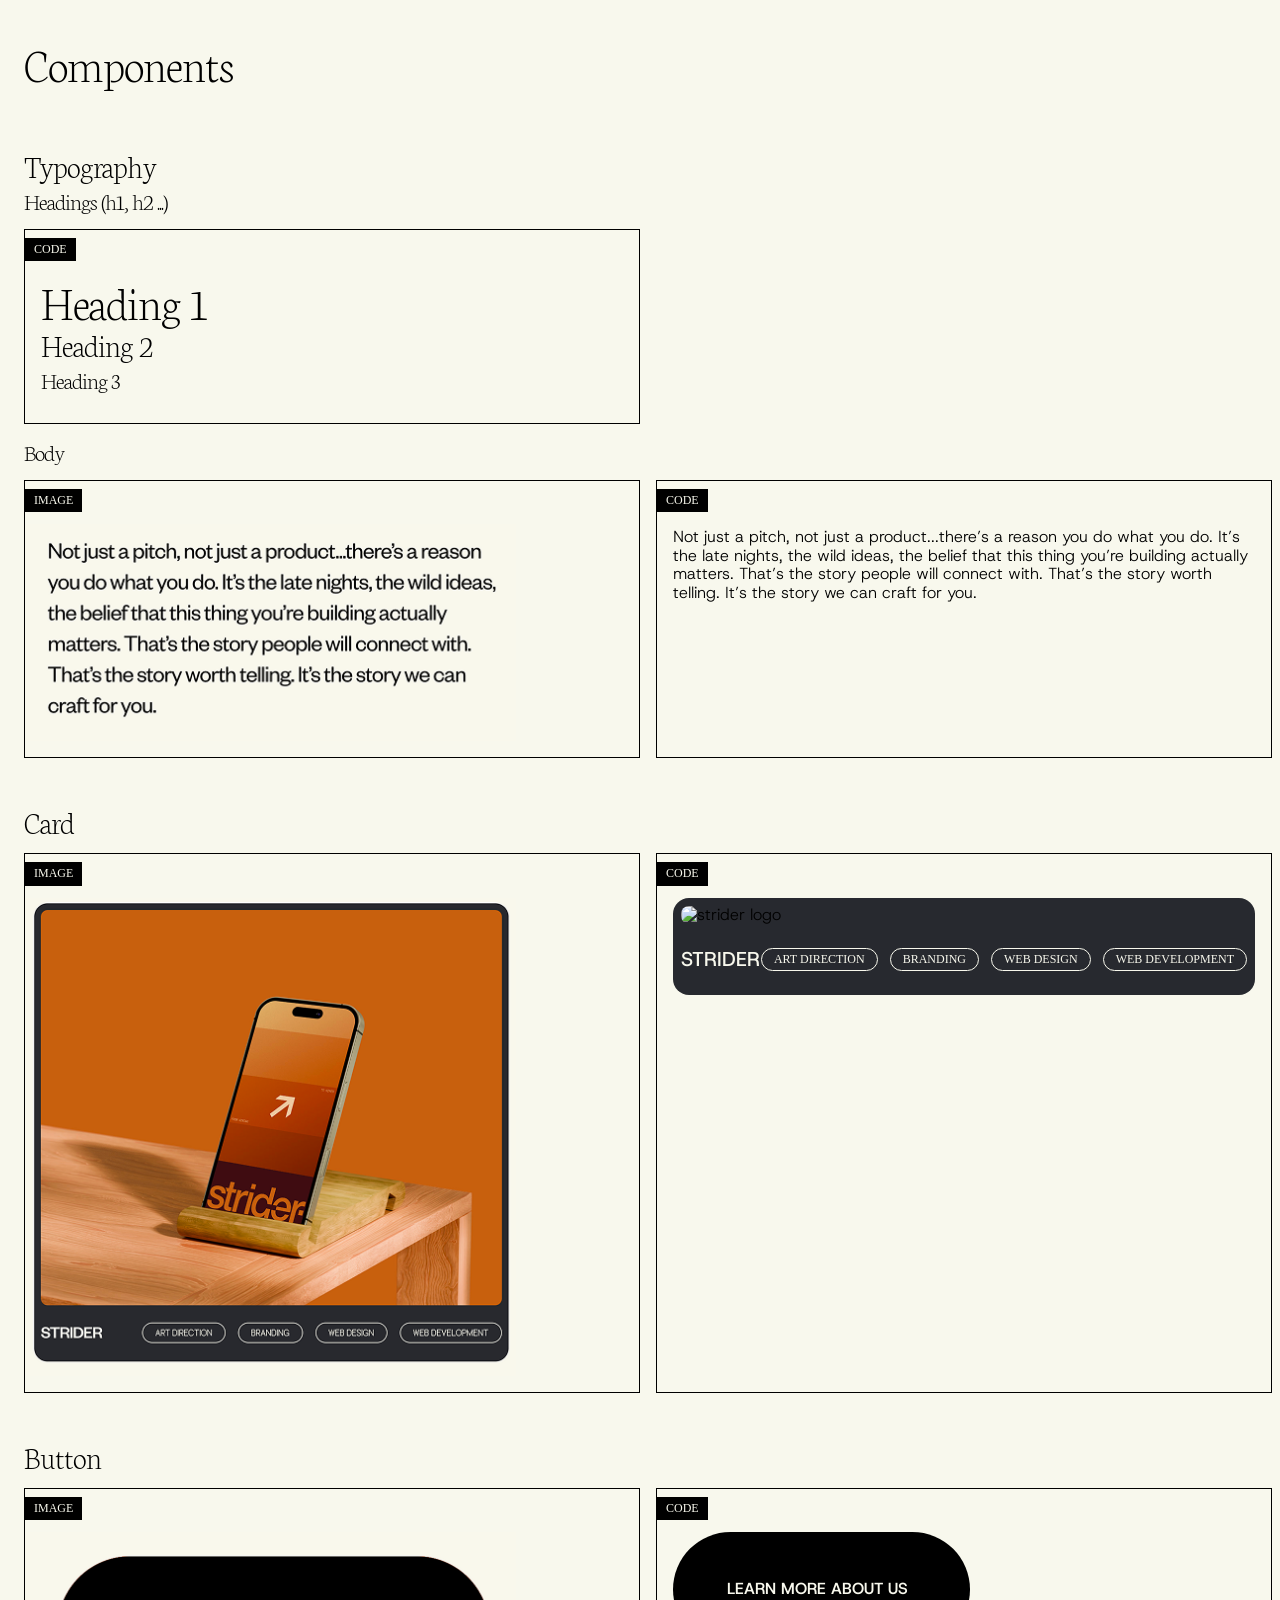
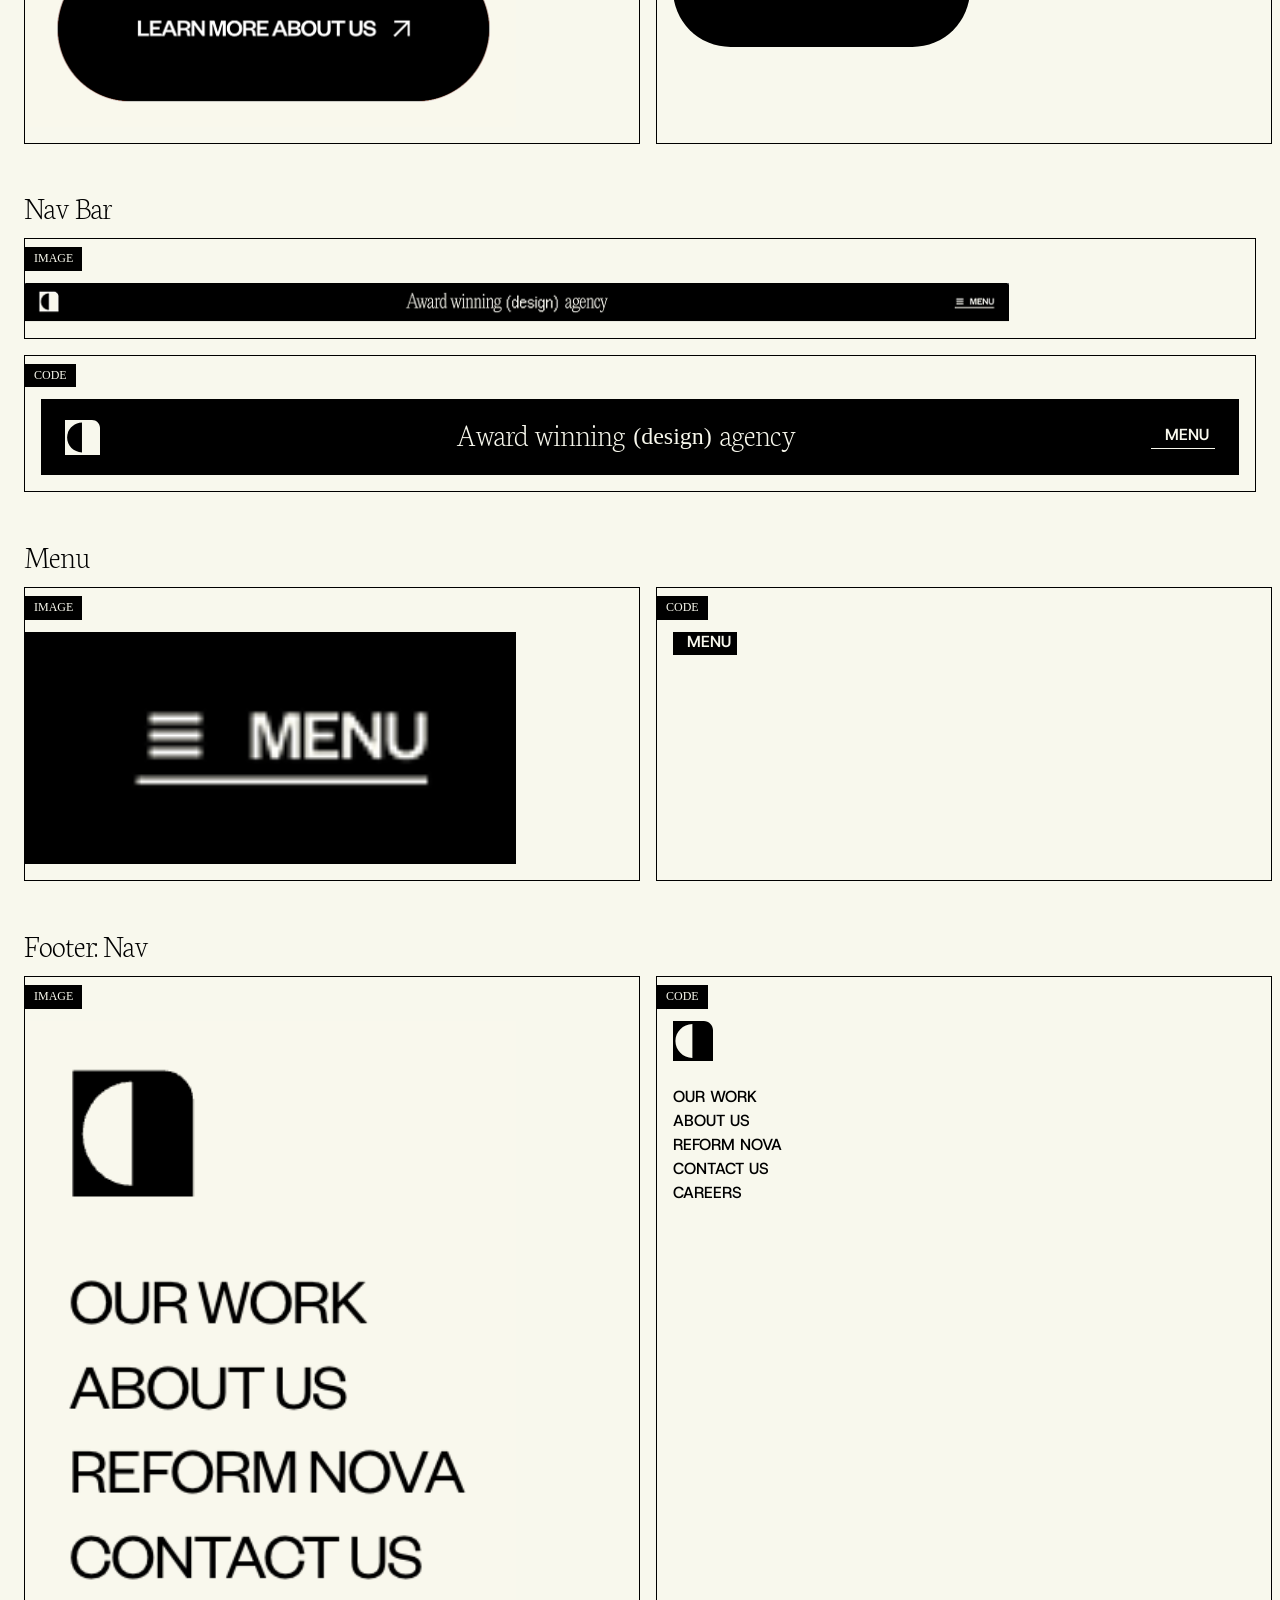
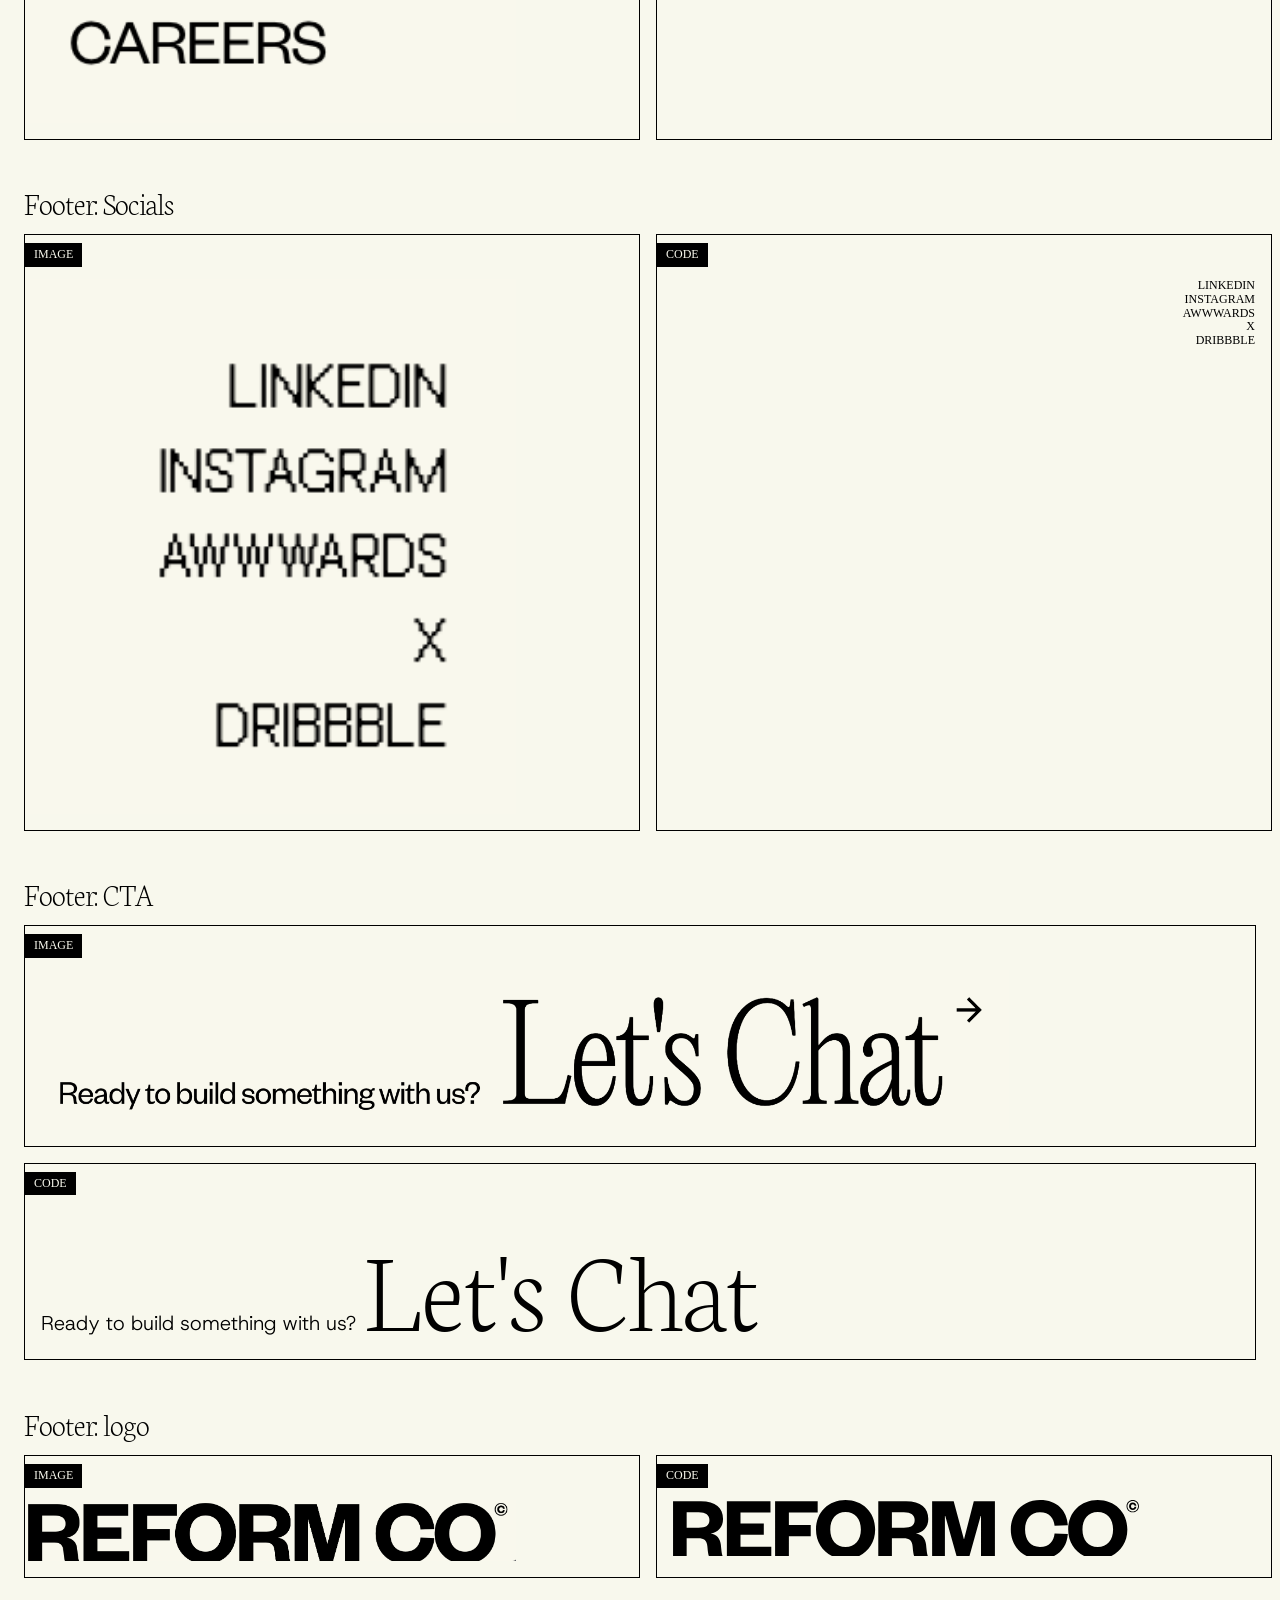
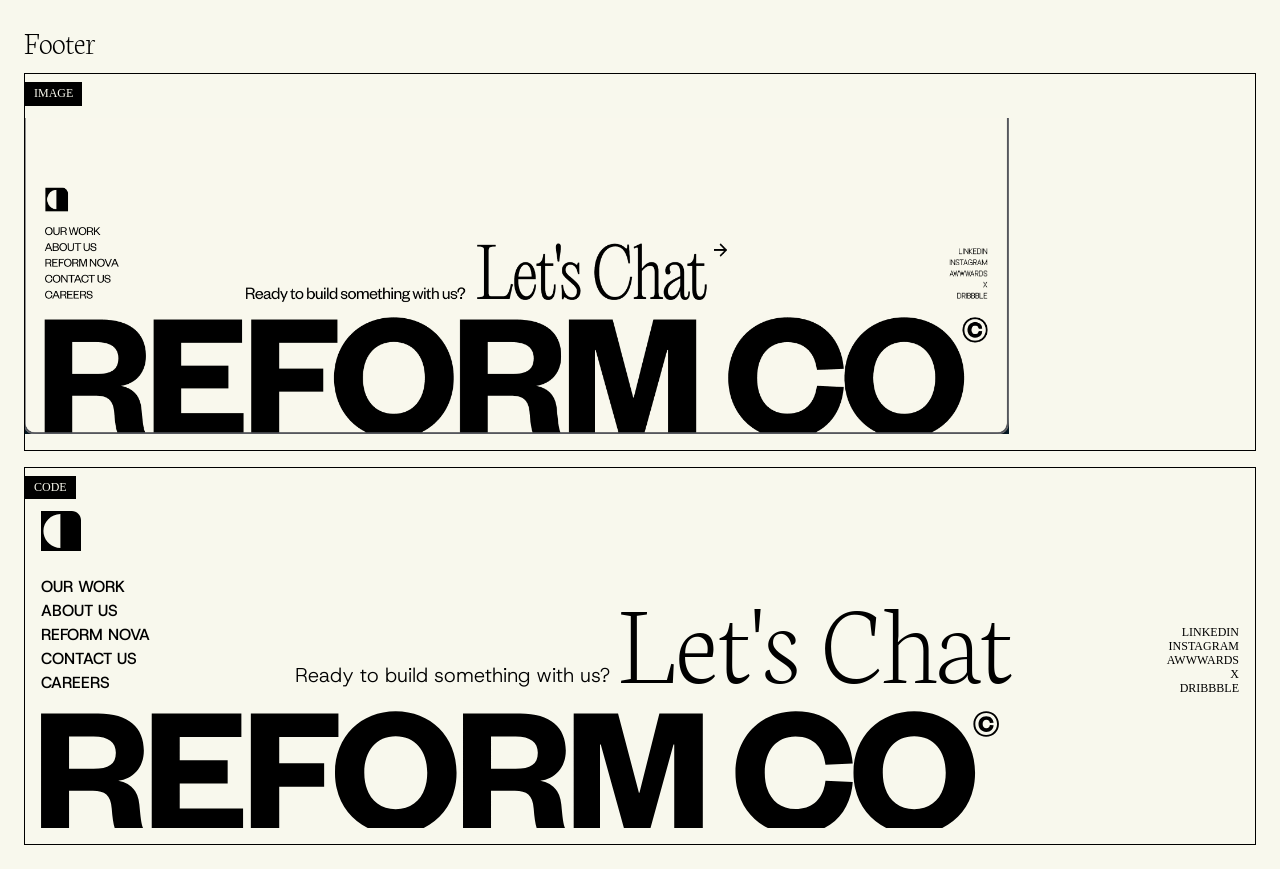
==== commit 7f7d36ba: "adds more fixes" ====
--- a/components/index.html
+++ b/components/index.html
@@ -217,7 +217,7 @@
         <article class="component">
             <div class="component__content">
                 <p class="component__content-caption">image</p>
-                <img src="img/Footer_logo.png" alt="Footer Logo component">
+                <img src="img/Footer_Logo.png" alt="Footer Logo component">
             </div>
             <div class="component__content">
                 <p class="component__content-caption">code</p>
--- a/css/main.css
+++ b/css/main.css
@@ -51,10 +51,6 @@
     font-size: 24px;
 }
 
-p {
-    margin: 0;
-}
-
 img {
     display: block;
     max-width: 100%;
@@ -74,14 +70,13 @@
     max-width: 100%;
     overflow-x: auto;
     padding-bottom: 16px;
-    display: flex;
-    flex-direction: column;
-    gap: 8px;
 }
 
 .component__content img {
     width: 80%;
-    margin: 0 auto;
+    overflow-x: auto;
+    justify-self: center;
+    align-items: center;
 }
 
 .component__content-caption {
@@ -241,6 +236,10 @@
   padding-bottom: 4px;
 }
 
+.button--menu p {
+  margin: 0;
+}
+
 /* Footer Nav */
 .footer__nav img {
   width: 40px;
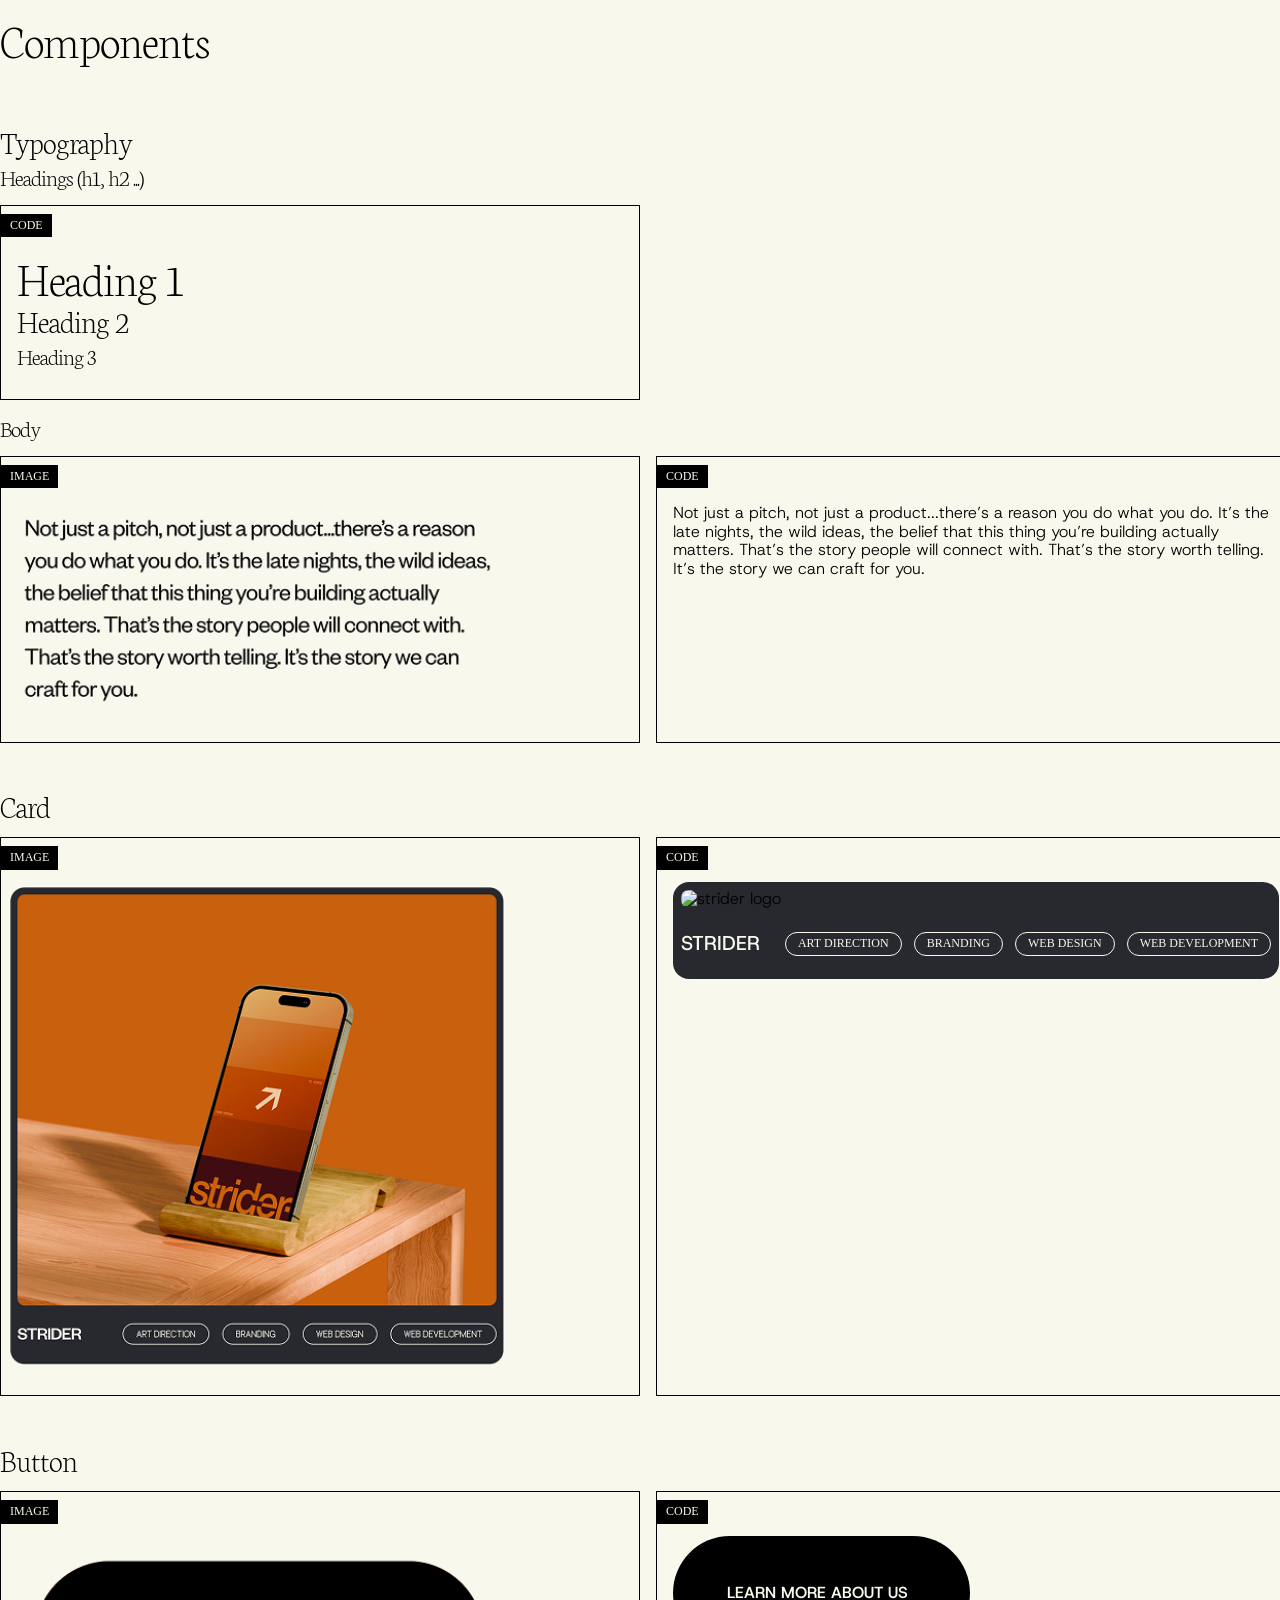
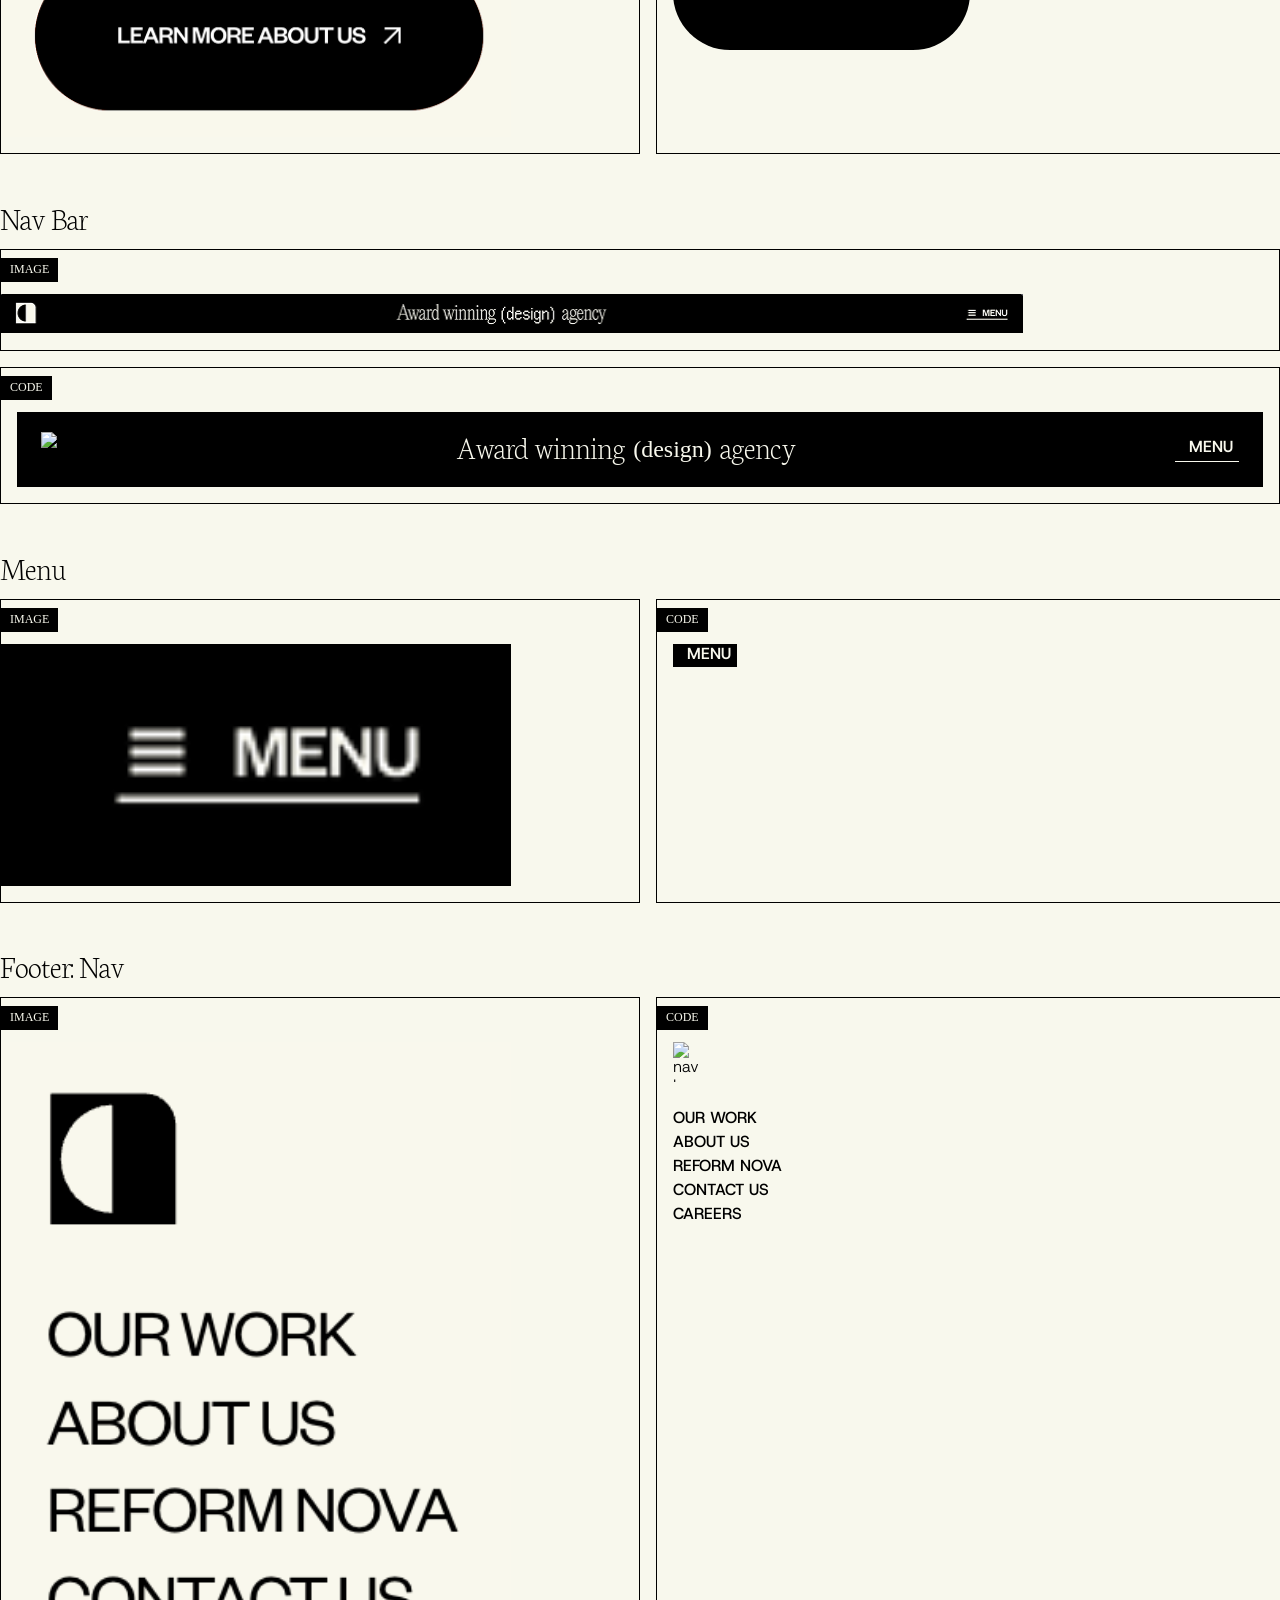
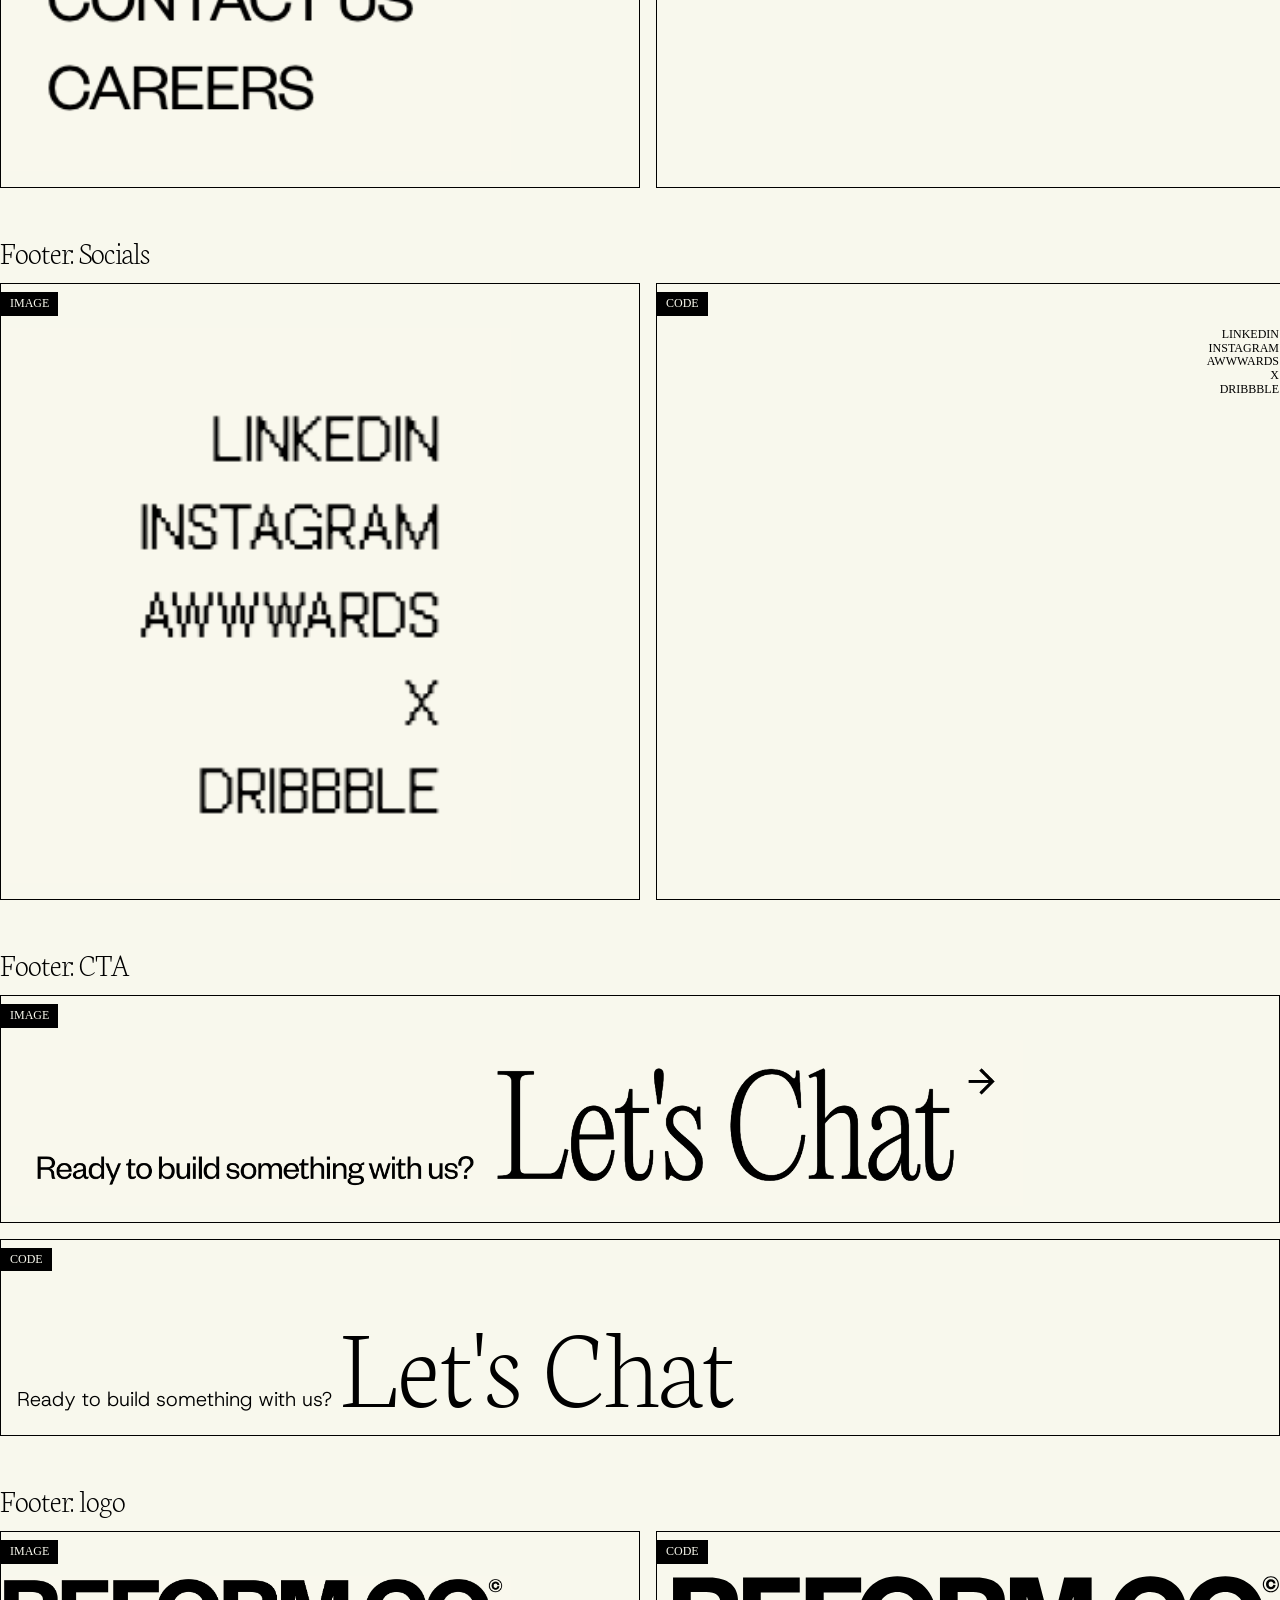
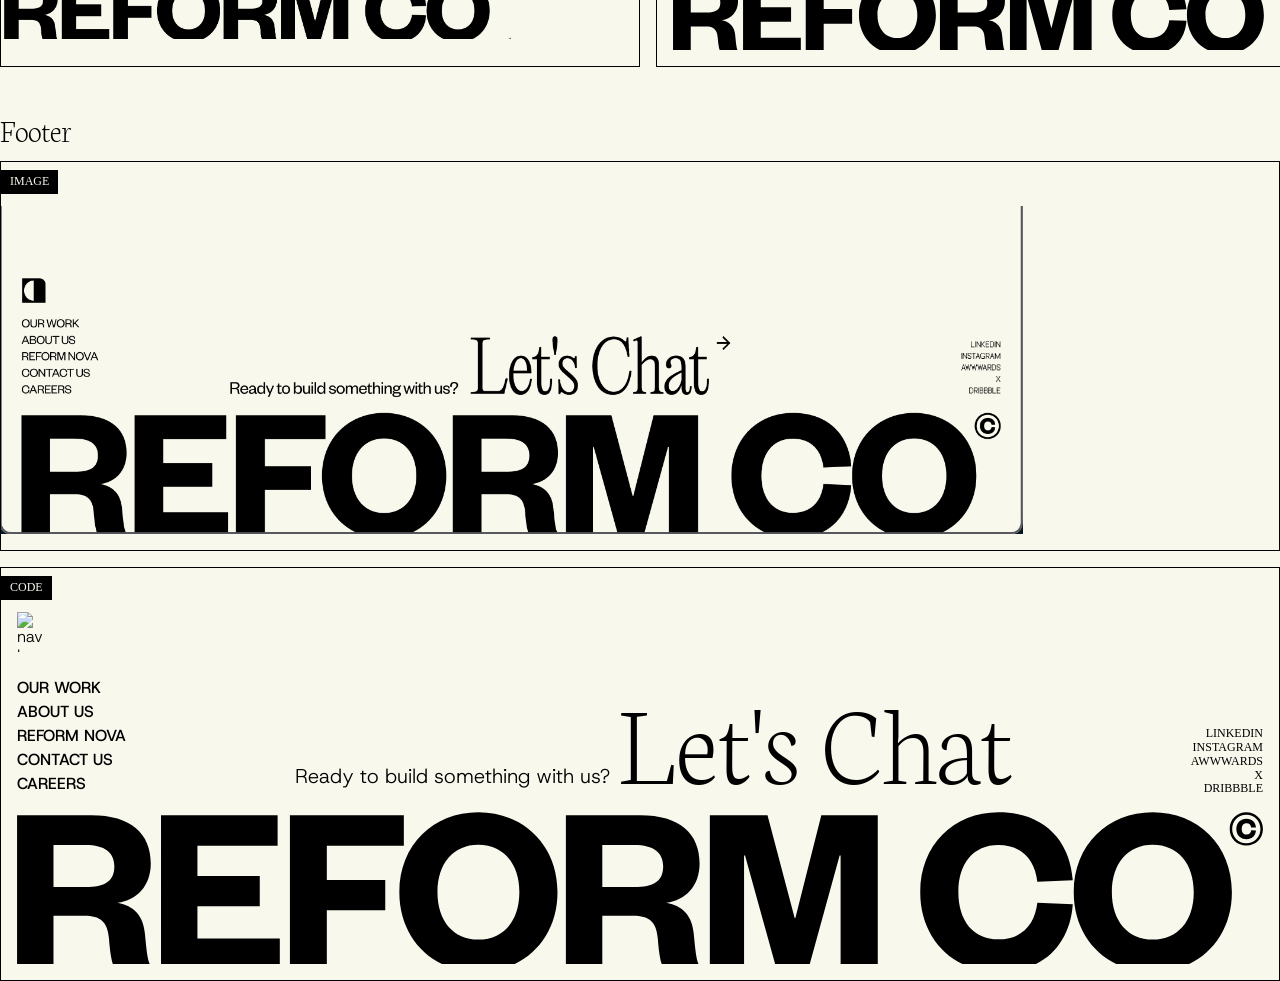
==== commit 410a2ebf: "moved component css to component folder" ====
--- a/components/index.html
+++ b/components/index.html
@@ -13,7 +13,7 @@
 
     <!-- CSS -->
         <link rel="stylesheet" href="../css/normalize.css">
-        <link rel="stylesheet" href="../css/main.css">
+        <link rel="stylesheet" href="css/main.css">
     
     <!-- Phosphor Icons -->
         <link rel="stylesheet" href="https://unpkg.com/@phosphor-icons/web@2.1.1/src/regular/style.css">
--- a/components/css/main.css
+++ b/components/css/main.css
@@ -0,0 +1,327 @@
+:root {
+    --font-sans-serif: 'Host Grotesk', sans-serif;
+    --font-serif: 'Neuton', serif;
+    --font-display: 'Raster', display;
+    --black: #000000;
+    --white: #f8f8ed;
+    --gray: #c8c4ad;
+    --dark-gray: #27292f;
+}
+
+html {
+    box-sizing: border-box;
+    background-color: var(--white);
+}
+
+*, 
+* :before, 
+* :after {
+    box-sizing: inherit;
+}
+
+/* Typography */
+body {
+    font-family: var(--font-sans-serif);
+    font-weight: 300;
+    color: var(--black);
+    display: flex;
+    flex-direction: column;
+    gap: 32px;
+}
+
+h1, 
+h2, 
+h3 {
+    font-family: var(--font-serif);
+    line-height: 0.3em;
+    font-weight: 200;
+    letter-spacing: -1px;
+}
+
+h1 {
+    font-size: 48px;
+}
+
+h2 {
+    font-size: 32px;
+}
+
+h3 {
+    font-size: 24px;
+}
+
+img {
+    display: block;
+    max-width: 100%;
+}
+
+/* Components */
+.component {
+    display: flex;
+    gap: 16px;
+    width: 100%;
+}
+
+.component__content {
+    border: 1px solid var(--black);
+    font-family: var(--font-sans-serif);
+    min-width: 50%;
+    max-width: 100%;
+    overflow-x: auto;
+    padding-bottom: 16px;
+}
+
+.component__content img {
+    width: 80%;
+    overflow-x: auto;
+    justify-self: center;
+    align-items: center;
+}
+
+.component__content-caption {
+    font-family: var(--font-display);
+    font-size: 12px;
+    text-transform: uppercase;
+    margin-top: 8px;
+    border: 1px solid var(--black);
+    padding: 4px 8px;
+    color: var(--white);
+    background-color: var(--black);
+    max-width: fit-content;
+}
+
+.component__content-code {
+    align-items: center;
+    justify-content: center;
+    padding: 0 16px;
+    width: 100%;
+}
+
+/* Card */
+.card {
+  display: flex;
+  flex-direction: column;
+  background-color: var(--dark-gray);
+  border-radius: 16px;
+  padding: 8px 8px 0px 8px;
+}
+
+.component__content .card img {
+  width: 100%;
+  padding: 0;
+  border-radius: 8px;
+}
+
+.card__title {
+  font-family: var(--font-sans-serif);
+  font-weight: 500;
+  font-size: 20px;
+  text-transform: uppercase;
+  color: var(--white);
+}
+
+.card__content {
+  display: flex;
+  flex-direction: row;
+  align-items: center;
+  justify-content: space-between;
+  padding: 4px 0px;
+}
+
+.card__content__chips {
+  display: flex;
+  flex-wrap: wrap;
+  gap: 12px;
+}
+
+.card__chip {
+  background-color: var(--dark-gray);
+  color: var(--white);
+  border-radius: 24px;
+  border: 1px solid var(--white);
+  padding: 4px 12px;
+  font-family: var(--font-display);
+  font-size: 12px;
+  text-transform: uppercase;
+}
+
+/* Button */
+.button {
+  display: flex;
+  align-items: center;
+  gap: 8px;
+  background-color: var(--black);
+  color: var(--white);
+  border: none;
+  border-radius: 100px;
+  padding: 32px 54px;
+  
+}
+
+.button__text {
+  font-weight: 600;
+  text-transform: uppercase;
+}
+
+button i {
+  font-size: 24px;
+}
+
+/* NavBar */
+.component--stacked {
+  display: flex;
+  flex-direction: column;
+  width: 100%;
+  align-items: center;
+  gap: 16px;
+}
+
+.component--stacked .component__content {
+  width: 100%;
+  padding-bottom: 16px;
+}
+
+.nav {
+  display: flex;
+  align-items: center;
+  justify-content: space-between;
+  background-color: var(--black);
+  padding: 0 24px;
+  width: 100%;
+}
+
+.nav img {
+  width: 35px;
+  height: 35px;
+}
+
+.nav a {
+  font-family: var(--font-sans-serif);
+  font-size: 12px;
+  text-transform: uppercase;
+  color: var(--white);
+  text-decoration: none;
+  position: sticky;
+  top: 0;
+  z-index: 1;
+}
+
+.nav__title {
+  color: var(--white);
+  font-weight: 200;
+  padding-bottom: 6px;
+}
+
+.nav__subtitle {
+  font-family: var(--font-display);
+  font-size: 24px;
+  color: var(--white);
+}
+
+.nav__title-group {
+  display: flex;
+  flex-direction: row;
+  gap: 8px;
+  align-items: center;
+  justify-content: center;
+}
+
+/* Menu */
+.button--menu {
+  display: flex;
+  align-items: center;
+  gap: 8px;
+  background-color: var(--black);
+  color: var(--white);
+  border: none;
+  border-bottom: 1px solid var(--white);
+  padding-bottom: 4px;
+}
+
+.button--menu p {
+  margin: 0;
+}
+
+/* Footer Nav */
+.footer__nav img {
+  width: 40px;
+  height: 40px;
+}
+
+.footer__nav {
+  display: flex;
+  flex-direction: column;
+  gap: 24px;
+}
+
+.footer__nav a {
+  font-family: var(--font-sans-serif);
+  font-size: 16px;
+  font-weight: 500;
+  text-transform: uppercase;
+  color: var(--black);
+  text-decoration: none;
+  line-height: 1.5em;
+}
+
+.footer__nav-links {
+  display: flex;
+  flex-direction: column;
+}
+
+/* Footer Socials */
+.footer__socials {
+  display: flex;
+  flex-direction: column;
+  align-items: end;
+}
+
+.footer__socials a {
+  font-family: var(--font-display);
+  font-size: 12px;
+  font-weight: 500;
+  text-transform: uppercase;
+  color: var(--black);
+  text-decoration: none;
+}
+
+/* Footer CTA */
+.footer__CTA {
+  display: flex;
+  flex-direction: row;
+  align-items: end;
+  gap: 8px
+}
+
+.footer__CTA p {
+  line-height: 0;
+  font-size: 20px;
+}
+
+.footer__CTA h1 {
+  font-size: 116px;
+  line-height: 0;
+  margin-bottom: 0.5em;
+}
+
+.footer__CTA-button {
+  display: flex;
+  align-items: center;
+  gap: 8px;
+  border: none;
+  font-size: 28px;
+}
+
+/* Footer Logo */
+.footer__logo img {
+  width: 100%;
+  height: auto;
+}
+
+/* Footer */
+.footer__top {
+  display: flex;
+  align-items: end;
+  justify-content: space-between;
+  padding-bottom: 16px;
+}
